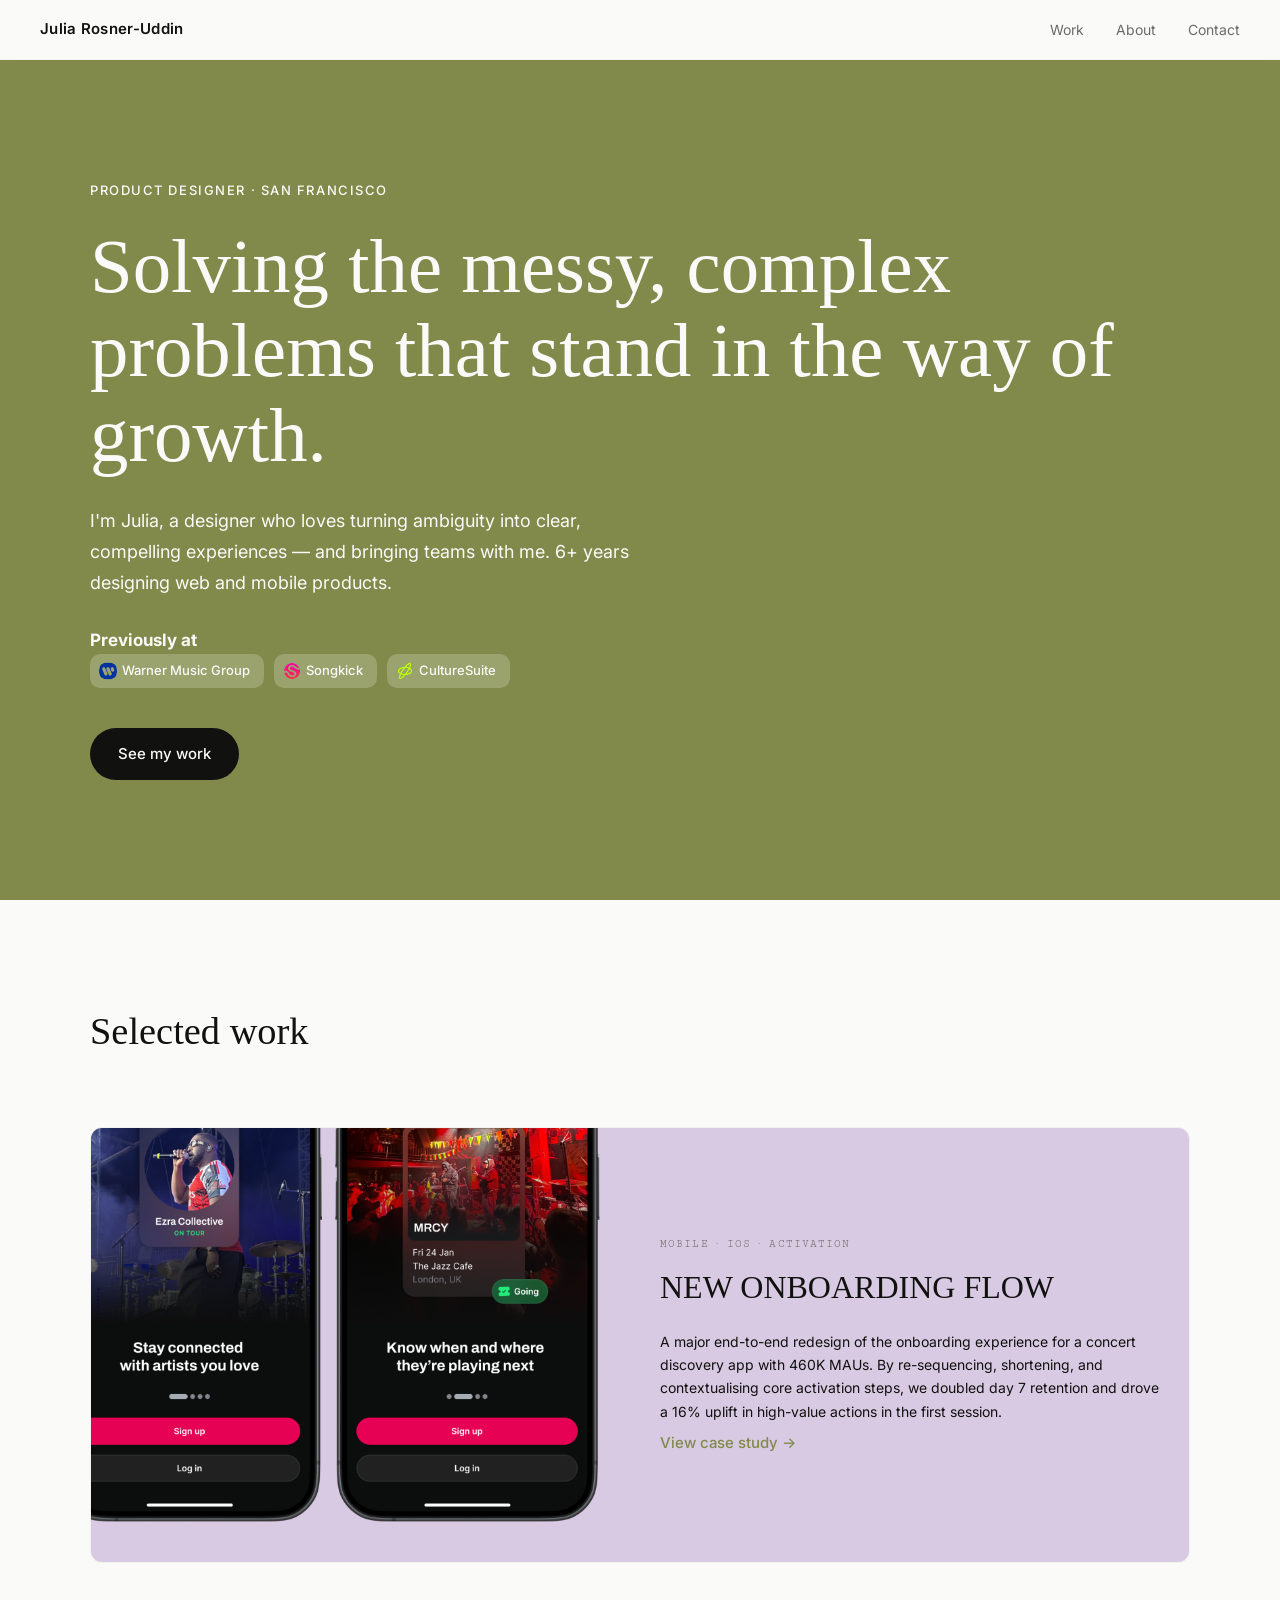
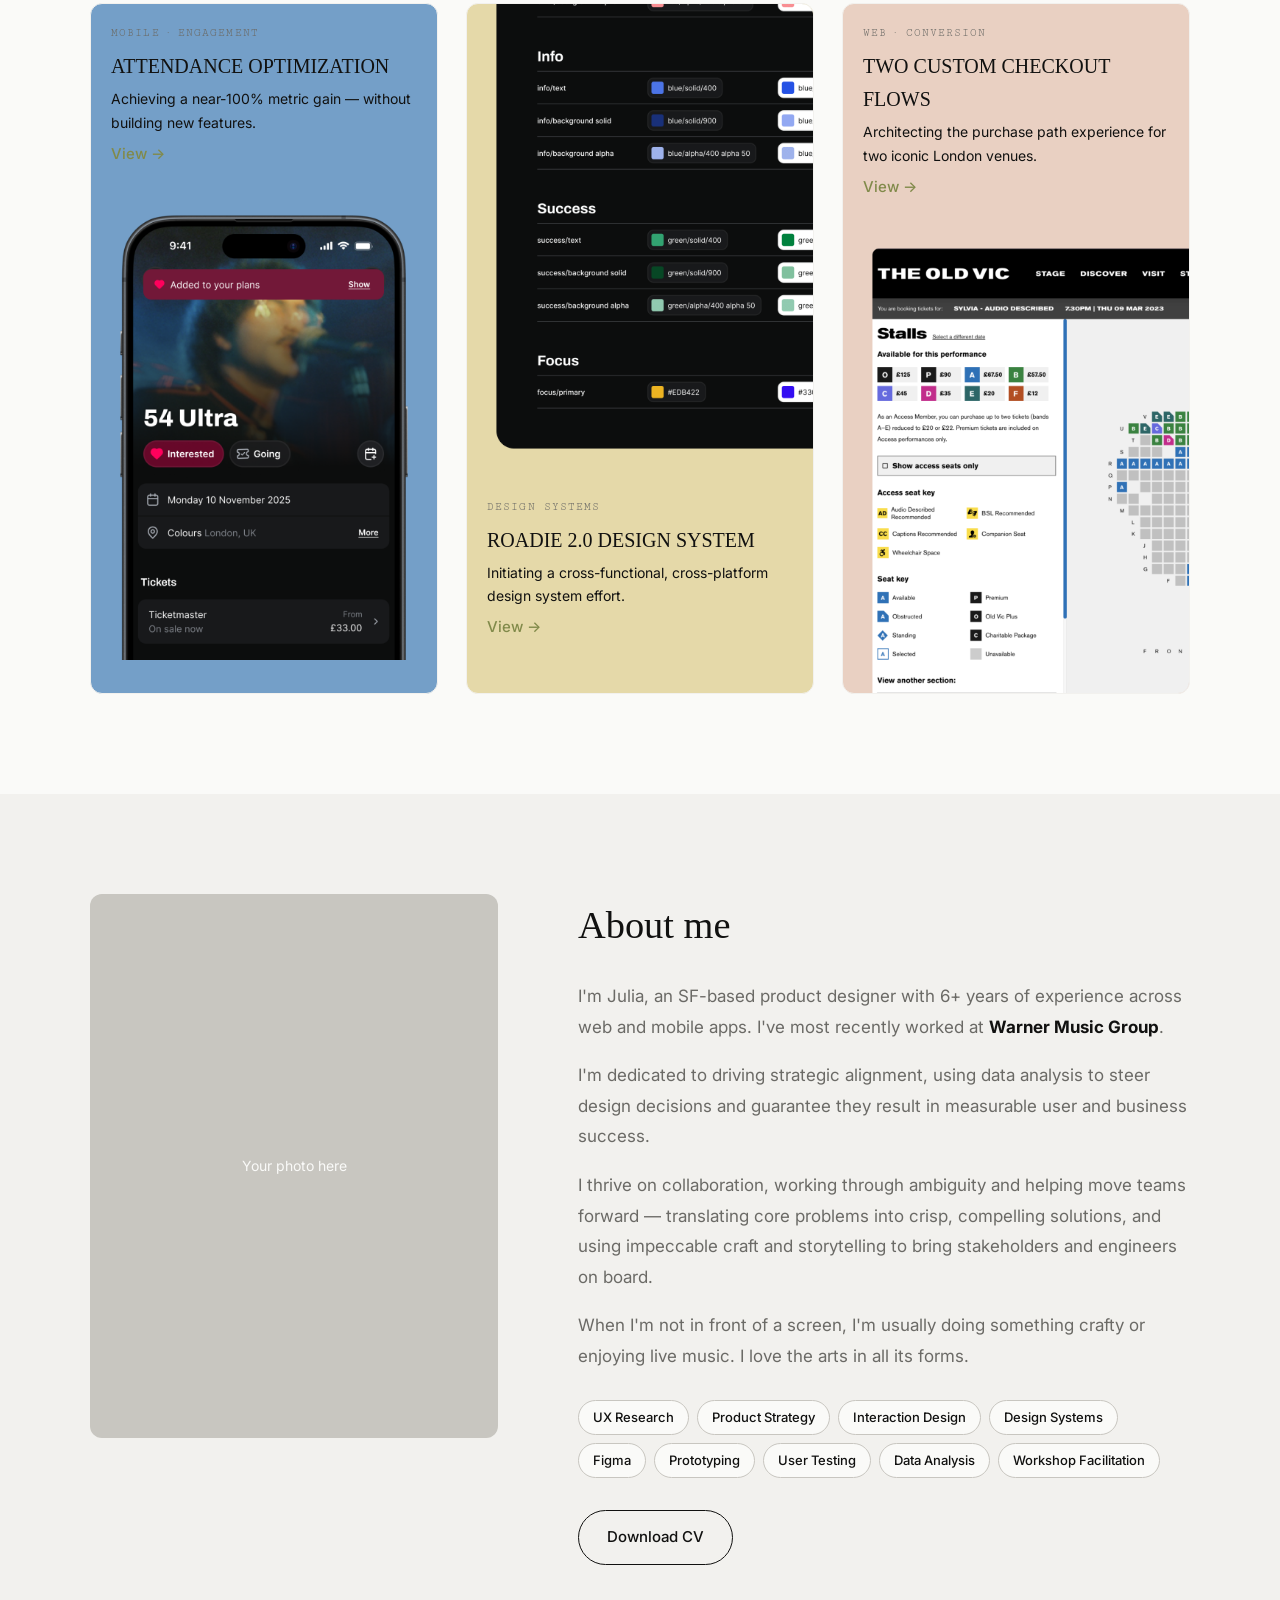
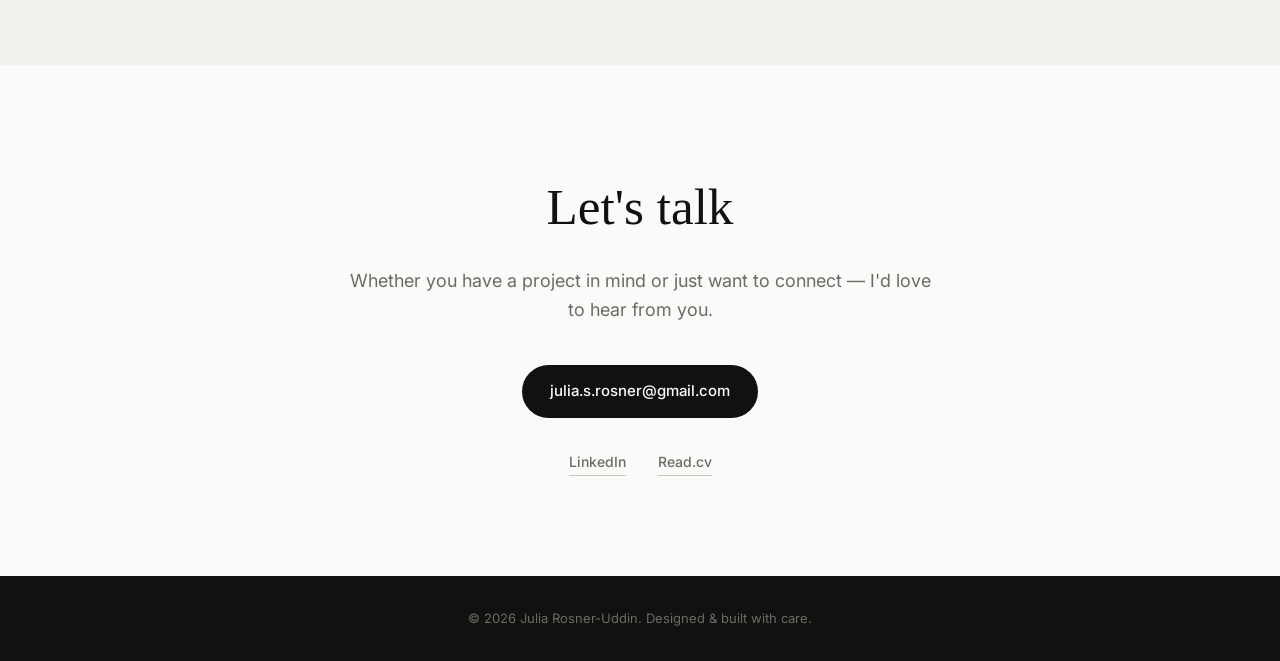
==== index.html @ 5b8a436a "work so far" ====
<!DOCTYPE html>
<html lang="en">
<head>
  <meta charset="UTF-8" />
  <meta name="viewport" content="width=device-width, initial-scale=1.0" />
  <title>Julia Rosner-Uddin — Product Designer</title>
  <link rel="stylesheet" href="style.css" />
  <link rel="stylesheet" href="case-study.css" />
  <link rel="preconnect" href="https://fonts.googleapis.com" />
  <link rel="preconnect" href="https://fonts.gstatic.com" crossorigin />
  <link href="https://fonts.googleapis.com/css2?family=Cutive+Mono&family=Inter:wght@300;400;500;600&family=Playfair+Display:ital,wght@0,400;0,600;1,400&display=swap" rel="stylesheet" />
</head>
<body>

  <!-- NAV -->
  <nav>
    <span class="nav-name">Julia Rosner-Uddin</span>
    <ul>
      <li><a href="#work">Work</a></li>
      <li><a href="#about">About</a></li>
      <li><a href="#contact">Contact</a></li>
    </ul>
  </nav>

  <!-- HERO -->
  <section class="hero">
    <div class="hero-inner">
      <p class="hero-label">Product Designer · San Francisco</p>
      <h1>Solving the messy, complex problems that stand in the way of growth. </h1>
      <p class="hero-sub">I'm Julia, a designer who loves turning ambiguity into clear, compelling experiences — and bringing teams with me. 6+ years designing web and mobile products.</p>
      <h4>Previously at</h4>
      <div class="hero-companies">
        <span class="company-tag">
          <img src="images/warnermusic.png" alt="Warner Music Group" onerror="this.style.display='none'" />
          Warner Music Group
        </span>
        <span class="company-tag">
          <img src="images/songkick.png" alt="Songkick" onerror="this.style.display='none'" />
          Songkick
        </span>
        <span class="company-tag">
          <img src="images/culturesuite.png" alt="CultureSuite" onerror="this.style.display='none'" />
          CultureSuite
        </span>
      </div>
      <a href="#work" class="btn">See my work</a>
    </div>
  </section>

  <!-- WORK -->
  <section id="work" class="section">
    <div class="container">
      <h2 class="section-title">Selected work</h2>

      <!-- Project 1 — New Onboarding Flow -->
      <div class="project project--large card cs-header--purple">
        <div class="project-image">
          <img src="images/card_onboarding.png" alt="New Onboarding Flow" onerror="this.style.display='none'" />
        </div>
        <div class="project-info">
          <span class="tag">Mobile · iOS · Activation</span>
          <h3>New Onboarding Flow</h3>
          <p>A major end-to-end redesign of the onboarding experience for a concert discovery app with 460K MAUs. By re-sequencing, shortening, and contextualising core activation steps, we doubled day 7 retention and drove a 16% uplift in high-value actions in the first session.</p>
          <a href="project1.html" class="link-arrow">View case study →</a>
        </div>
      </div>

      <!-- Project grid (smaller cards) -->
      <div class="project-grid">

        <div class="card cs-header--blue">
            <div class="project-info">
              <span class="tag">Mobile · Engagement</span>
              <h4>Attendance Optimization</h4>
              <p>Achieving a near-100% metric gain — without building new features.</p>
              <a href="project2.html" class="link-arrow">View →</a>
            </div>
            <div class="card-image">
              <img src="images/card_attendance.png" alt="Attendance Optimization" onerror="this.style.display='none'" />
            </div>
        </div>

        <div class="card cs-header--yellow">
          <div class="card-image">
            <img src="images/card_roadie.png" alt="Roadie 2.0 Design System" onerror="this.style.display='none'" />
          </div>
            <div class="project-info">
              <span class="tag">Design Systems</span>
              <h4>Roadie 2.0 Design System</h4>
              <p>Initiating a cross-functional, cross-platform design system effort.</p>
              <a href="project3.html" class="link-arrow">View →</a>
            </div>
        </div>

        <div class="card cs-header--orange">
            <div class="project-info">
              <span class="tag">Web · Conversion</span>
              <h4>Two Custom Checkout Flows</h4>
              <p>Architecting the purchase path experience for two iconic London venues.</p>
              <a href="project4.html" class="link-arrow">View →</a>
            </div>
            <div class="card-image">
              <img src="images/card_purchase-path.png" alt="Two Custom Checkout Flows" onerror="this.style.display='none'" />
          </div>
        </div>
      </div>
    </div>
  </section>

  <!-- ABOUT -->
  <section id="about" class="section section--alt">
    <div class="container about-grid">
      <div class="about-image">
        <img src="images/photo.jpg" alt="Julia Rosner-Uddin" onerror="this.style.display='none'" />
        <div class="about-placeholder"><span>Your photo here</span></div>
      </div>
      <div class="about-text">
        <h2>About me</h2>
        <p>I'm Julia, an SF-based product designer with 6+ years of experience across web and mobile apps. I've most recently worked at <strong>Warner Music Group</strong>.</p>
        <p>I'm dedicated to driving strategic alignment, using data analysis to steer design decisions and guarantee they result in measurable user and business success.</p>
        <p>I thrive on collaboration, working through ambiguity and helping move teams forward — translating core problems into crisp, compelling solutions, and using impeccable craft and storytelling to bring stakeholders and engineers on board.</p>
        <p>When I'm not in front of a screen, I'm usually doing something crafty or enjoying live music. I love the arts in all its forms.</p>
        <div class="skills">
          <span class="skill-tag">UX Research</span>
          <span class="skill-tag">Product Strategy</span>
          <span class="skill-tag">Interaction Design</span>
          <span class="skill-tag">Design Systems</span>
          <span class="skill-tag">Figma</span>
          <span class="skill-tag">Prototyping</span>
          <span class="skill-tag">User Testing</span>
          <span class="skill-tag">Data Analysis</span>
          <span class="skill-tag">Workshop Facilitation</span>
        </div>
        <a href="images/julia-rosner-cv.pdf" class="btn btn--outline" download>Download CV</a>
      </div>
    </div>
  </section>

  <!-- CONTACT -->
  <section id="contact" class="section">
    <div class="container contact-inner">
      <h2>Let's talk</h2>
      <p>Whether you have a project in mind or just want to connect — I'd love to hear from you.</p>
      <a href="mailto:julia.s.rosner@gmail.com" class="btn">julia.s.rosner@gmail.com</a>
      <div class="social-links">
        <a href="https://linkedin.com/in/juliarosner" target="_blank">LinkedIn</a>
        <a href="https://read.cv/juliarosner" target="_blank">Read.cv</a>
      </div>
    </div>
  </section>

  <!-- FOOTER -->
  <footer>
    <p>© 2026 Julia Rosner-Uddin. Designed & built with care.</p>
  </footer>

  <script src="script.js"></script>

</body>
</html>
---- style.css ----
/* ===========================
   RESET & BASE
=========================== */

*, *::before, *::after {
  box-sizing: border-box;
  margin: 0;
  padding: 0;
}

:root {
  --black: #111110;
  --white: #FAFAF8;
  --grey-light: #F2F1EE;
  --grey-mid: #C8C6C0;
  --grey-text: #6B6A66;
  --green: #818A4A;
  --purple: #D8CAE2;
  --blue: #749FC8;
  --yellow: #E5D9A9;
  --orange: #E9D0C2;
  --font-sans: 'Inter', system-ui, sans-serif;
  --font-serif: 'Rowan', Georgia, serif;
  --font-accent: 'Cutive Mono', monospace;
  --max-width: 1100px;
  --radius: 12px;
}

html {
  scroll-behavior: smooth;
}

body {
  font-family: var(--font-sans);
  background: var(--white);
  color: var(--black);
  font-size: 17px;
  line-height: 1.65;
  -webkit-font-smoothing: antialiased;
}

img {
  max-width: 100%;
  display: block;
}

a {
  color: inherit;
  text-decoration: none;
}

/* ===========================
   TYPOGRAPHY
=========================== */

/* Shared tag label style — overridden per context below */
.tag {
  font-family: var(--font-accent);
  font-weight: 500;
  letter-spacing: 0.1em;
  text-transform: uppercase;
  color: var(--grey-text);
}

/* ===========================
   NAVIGATION
=========================== */

nav {
  position: sticky;
  top: 0;
  z-index: 100;
  background: rgba(250, 250, 248, 0.85);
  backdrop-filter: blur(12px);
  -webkit-backdrop-filter: blur(12px);
  border-bottom: 1px solid var(--grey-light);
  display: flex;
  align-items: center;
  justify-content: space-between;
  padding: 0 40px;
  height: 60px;
}

.nav-name {
  font-weight: 600;
  font-size: 15px;
  letter-spacing: 0.02em;
}

nav ul {
  list-style: none;
  display: flex;
  gap: 32px;
}

nav ul a {
  font-size: 14px;
  color: var(--grey-text);
  transition: color 0.2s;
}

nav ul a:hover {
  color: var(--black);
}

/* ===========================
   HERO
=========================== */

.hero {
  min-height: calc(100vh - 60px);
  display: flex;
  align-items: center;
  padding: 80px 40px;
  background: var(--green);
  color: var(--white);
}

.hero-inner {
  max-width: var(--max-width);
  margin: 0 auto;
  width: 100%;
}

.hero-label {
  font-size: 13px;
  font-weight: 500;
  letter-spacing: 0.12em;
  text-transform: uppercase;
  margin-bottom: 24px;
}

.hero h1 {
  font-family: var(--font-serif);
  font-size: clamp(44px, 6vw, 80px);
  font-weight: 400;
  line-height: 1.1;
  margin-bottom: 28px;
}

.hero h1 em {
  font-family: var(--font-sans);
  font-style: normal;
}

.hero-sub {
  font-size: 18px;
  max-width: 50ch;
  margin-bottom: 28px;
  line-height: 1.7;
}

.hero-companies {
  display: flex;
  flex-wrap: wrap;
  gap: 10px;
  margin-bottom: 40px;
}

.company-tag {
  display: inline-flex;
  align-items: center;
  gap: 4px;
  background: rgba(255, 255, 255, 0.20);
  border-radius: 10px;
  padding: 6px 14px 6px 8px;
  font-size: 13px;
  font-weight: 500;
  color: var(--white);
}

.company-tag img {
  width: 20px;
  height: 20px;
  object-fit: contain;
  border-radius: 4px;
}

/* ===========================
   BUTTONS
=========================== */

.btn {
  display: inline-block;
  background: var(--black);
  color: var(--white);
  padding: 14px 28px;
  border-radius: 100px;
  font-size: 15px;
  font-weight: 500;
  transition: background 0.2s, transform 0.15s;
}

.btn:hover {
  background: var(--green);
  transform: translateY(-1px);
}

.btn--outline {
  background: transparent;
  color: var(--black);
  border: 1.5px solid var(--black);
}

.btn--outline:hover {
  background: var(--black);
  color: var(--white);
}

.link-arrow {
  font-size: 15px;
  font-weight: 500;
  color: var(--green);
  transition: gap 0.2s;
  display: inline-flex;
  align-items: center;
  gap: 4px;
}

.link-arrow:hover {
  gap: 8px;
}

/* ===========================
   SECTIONS
=========================== */

.section {
  padding: 100px 40px;
}

.section--alt {
  background: var(--grey-light);
}

.container {
  max-width: var(--max-width);
  margin: 0 auto;
}

.section-title {
  font-family: var(--font-serif);
  font-size: clamp(28px, 3vw, 40px);
  font-weight: 400;
  margin-bottom: 64px;
}

/* ===========================
   PROJECTS — LARGE
=========================== */

.project {
  display: grid;
  grid-template-columns: 1fr 1fr;
  align-items: center;
  margin-bottom: 40px;
}

.project-image {
  overflow: hidden;
  position: relative;
}

.project-image img {
  width: 100%;
  height: 100%;
  object-fit: cover;
  transition: transform 0.4s ease;
}

.project-image:hover img {
  transform: scale(1.03);
}

.project-info .tag {
  display: inline-block;
  font-size: 12px;
  margin-bottom: 16px;
}

.project-info h3 {
  font-family: var(--font-serif);
  text-transform: uppercase;
  font-size: clamp(22px, 2.5vw, 32px);
  font-weight: 400;
  margin-bottom: 16px;
}

.project-info p {
  margin-bottom: 8px;
}

/* ===========================
   PROJECT GRID (small cards)
=========================== */

.project-grid {
  display: grid;
  grid-template-columns: repeat(3, 1fr);
  gap: 28px;
}

.card {
  position: relative;
  border: 1px solid var(--grey-light);
  border-radius: var(--radius);
  overflow: hidden;
  transition: box-shadow 0.2s, transform 0.4s;
}

.card:hover {
  transform: translateY(-4px);
  box-shadow: 0 12px 40px rgba(0,0,0,0.08);
}

.project-info {
  padding: 20px;
  font-size: 14px;
}

/* Stretch the link to cover the entire card */
.card .link-arrow::after {
  content: '';
  position: absolute;
  inset: 0;
}

.card-image img {
  width: 100%;
  height: 100%;
  object-fit: cover;
  transition: transform 0.4s;
}

.card:hover .card-image img {
  transform: scale(1.05);
}

.card .tag {
  display: block;
  font-size: 11px;
  margin-bottom: 8px;
}

.card h4 {
  font-family: var(--font-serif);
  text-transform: uppercase;
  font-size: 20px;
  font-weight: 500;
  margin-bottom: 4px;
}

/* ===========================
   ABOUT
=========================== */

.about-grid {
  display: grid;
  grid-template-columns: 1fr 1.5fr;
  gap: 80px;
  align-items: start;
}

.about-image {
  border-radius: var(--radius);
  overflow: hidden;
  aspect-ratio: 3/4;
  background: var(--grey-mid);
  position: relative;
}

.about-image img {
  width: 100%;
  height: 100%;
  object-fit: cover;
}

.about-placeholder {
  position: absolute;
  inset: 0;
  display: flex;
  align-items: center;
  justify-content: center;
  color: var(--white);
  font-size: 14px;
}

.about-text h2 {
  font-family: var(--font-serif);
  font-size: clamp(28px, 3vw, 40px);
  font-weight: 400;
  margin-bottom: 24px;
}

.about-text p {
  color: var(--grey-text);
  margin-bottom: 18px;
  line-height: 1.8;
}

.about-text p strong {
  color: var(--black);
}

.skills {
  display: flex;
  flex-wrap: wrap;
  gap: 8px;
  margin: 28px 0 32px;
}

.skill-tag {
  font-size: 13px;
  font-weight: 500;
  background: var(--white);
  border: 1px solid var(--grey-mid);
  border-radius: 100px;
  padding: 6px 14px;
  color: var(--black);
}

/* ===========================
   CONTACT
=========================== */

.contact-inner {
  text-align: center;
  max-width: 600px;
}

.contact-inner h2 {
  font-family: var(--font-serif);
  font-size: clamp(36px, 4vw, 56px);
  font-weight: 400;
  margin-bottom: 16px;
}

.contact-inner p {
  color: var(--grey-text);
  margin-bottom: 40px;
  font-size: 18px;
}

.social-links {
  display: flex;
  gap: 32px;
  justify-content: center;
  margin-top: 32px;
}

.social-links a {
  font-size: 14px;
  font-weight: 500;
  color: var(--grey-text);
  transition: color 0.2s;
  border-bottom: 1px solid var(--grey-mid);
  padding-bottom: 2px;
}

.social-links a:hover {
  color: var(--black);
  border-color: var(--black);
}

/* ===========================
   FOOTER
=========================== */

footer {
  background: var(--black);
  color: var(--grey-text);
  text-align: center;
  padding: 32px 40px;
  font-size: 13px;
}

/* ===========================
   RESPONSIVE
=========================== */

@media (max-width: 900px) {
  .project {
    grid-template-columns: 1fr;
    gap: 32px;
    margin-bottom: 64px;
  }

  .project-grid {
    grid-template-columns: 1fr 1fr;
  }

  .about-grid {
    grid-template-columns: 1fr;
    gap: 40px;
  }

  .about-image {
    aspect-ratio: 4/3;
    max-width: 400px;
  }
}

@media (max-width: 600px) {
  nav {
    padding: 0 20px;
  }

  nav ul {
    gap: 20px;
  }

  .hero,
  .section {
    padding: 60px 20px;
  }

  .project-grid {
    grid-template-columns: 1fr;
  }
}
---- case-study.css ----
/* ===========================
   LAYOUT
=========================== */

.cs-container {
  max-width: 1000px;
  margin: 0 auto;
  padding: 0 100px;
}

.cs-header {
  padding: 80px 0 60px;
  border-bottom: 1px solid var(--grey-light);
  color: var(--black);
}

.cs-body {
  padding: 80px 0 120px;
}

.cs-content {
  display: flex;
  flex-direction: column;
}

.cs-section {
  margin-bottom: 72px;
  padding: 0 60px;
}

.iframe-section {
  display: flex;
  justify-content: center;
  align-items: center;  
}

/* ===========================
   TYPOGRAPHY
=========================== */

.cs-header .tag {
  font-size: 14px;
  font-weight: 600;
  color: var(--black);
}

.cs-header h1 {
  font-family: var(--font-serif);
  font-size: clamp(36px, 5vw, 60px);
  font-weight: 400;
  line-height: 1.1;
  margin-bottom: 16px;
  text-transform: uppercase;
}

.cs-subtitle {
  font-size: 18px;
  line-height: 1.5;
  max-width: 55ch;
  margin-bottom: 48px;
}

.cs-meta-label {
  font-size: 18px;
  font-weight: 500;
  text-transform: uppercase;
  font-family: var(--font-serif);
}
.cs-section h2 {
  font-family: var(--font-serif);
  text-transform: uppercase;
  font-size: clamp(22px, 2.5vw, 30px);
  font-weight: 500;
  margin-bottom: 20px;
}

.cs-section p {
  color: var(--grey-text);
  line-height: 1.6;
  margin-bottom: 16px;
  max-width: 65ch;
}

.cs-section p:last-child {
  margin-bottom: 0;
}

.cs-list {
  color: var(--grey-text);
  line-height: 1.8;
  margin: 12px 0 16px 20px;
  display: flex;
  flex-direction: column;
  gap: 6px;
  max-width: 65ch;
}

.cs-quote {
  border-left: 3px solid var(--green);
  padding: 16px 24px;
  margin: 32px 0;
  font-style: italic;
  font-size: 18px;
  color: var(--black);
  background: var(--grey-light);
  border-radius: 0 var(--radius) var(--radius) 0;
}

.cs-stat-number {
  font-family: var(--font-serif);
  font-size: 40px;
  font-weight: 400;
  color: var(--green);
  line-height: 1;
}

.cs-stat-label {
  font-size: 13px;
  color: var(--grey-text);
  max-width: 16ch;
  line-height: 1.4;
}

.cs-three-col-item h3 {
  font-family: var(--font-serif);
  font-size: 22px;
  font-weight: 400;
  margin-bottom: 14px;
}

.cs-three-col-item p {
  font-size: 15px;
  color: var(--grey-text);
  line-height: 1.75;
}

.cs-ba-label {
  font-family: var(--font-accent);
  font-size: 11px;
  letter-spacing: 0.15em;
  color: var(--grey-text);
  display: block;
  margin-bottom: 20px;
}

.cs-caption {
  padding: 12px 20px;
  font-size: 13px;
  color: var(--grey-text);
  background: var(--grey-light);
}

/* ===========================
   HEADER META
=========================== */

.cs-back {
  display: block;
  font-size: 14px;
  margin-bottom: 32px;
  transition: color 0.2s;
}

.cs-back:hover {
  color: var(--black);
}

.cs-meta {
  display: flex;
  gap: 48px;
  flex-wrap: wrap;
}

.cs-meta-item {
  display: flex;
  flex-direction: column;
  gap: 4px;
}

.cs-meta-item span:last-child {
  font-size: 15px;
  font-weight: 400;
}

/* ===========================
   PROJECT COLOR THEMES
=========================== */

.cs-header--purple { background: var(--purple); }
.cs-header--yellow { background: var(--yellow); }
.cs-header--orange { background: var(--orange); }
.cs-header--blue   { background: var(--blue); }

/* ===========================
   HERO LAYOUT
=========================== */

.cs-hero-layout {
  display: grid;
  grid-template-columns: 1fr 1fr;
}

.cs-hero-layout .cs-header {
  order: 1;
  border-bottom: none;
}

.cs-hero-layout .cs-hero-image {
  order: 0;
  aspect-ratio: auto;
}

/* ===========================
   HERO IMAGE
=========================== */

.cs-hero-image {
  position: relative;
  background: var(--grey-light);
  aspect-ratio: 16/7;
  overflow: hidden;
}

.cs-hero-image img {
  width: 100%;
  height: 100%;
  object-fit: cover;
}

.cs-hero-placeholder {
  position: absolute;
  inset: 0;
  display: flex;
  align-items: center;
  justify-content: center;
  color: var(--grey-mid);
  font-size: 14px;
}

header .cs-container {
  padding: 40px;
}

/* ===========================
   IMAGES
=========================== */

.cs-image-full {
  margin-bottom: 72px;
  border-radius: var(--radius);
  overflow: hidden;
  background: var(--grey-light);
  position: relative;
}

.cs-image-full img {
  width: 120%;
  display: block;
}

.cs-image-placeholder {
  position: absolute;
  inset: 0;
  display: flex;
  align-items: center;
  justify-content: center;
  color: var(--grey-mid);
  font-size: 14px;
  min-height: 320px;
}

.cs-image-grid {
  display: grid;
  grid-template-columns: 1fr 1fr;
  gap: 20px;
  margin-bottom: 72px;
}

.cs-image-item {
  border-radius: var(--radius);
  overflow: hidden;
  background: var(--grey-light);
  position: relative;
}

.cs-image-item img {
  width: 100%;
  display: block;
  aspect-ratio: 4/3;
  object-fit: cover;
}

.cs-image-item .cs-image-placeholder {
  min-height: 200px;
}

/* ===========================
   KPI TABLE
=========================== */

.cs-table-wrap {
  margin-bottom: 72px;
  border: 1px solid var(--grey-mid);
  overflow: hidden;
}

.cs-table {
  width: 100%;
  border-collapse: collapse;
  font-size: 15px;
}

.cs-table thead th {
  text-align: left;
  padding: 14px 20px;
  font-size: 12px;
  font-family: var(--font-accent);
  letter-spacing: 0.1em;
  text-transform: uppercase;
  color: var(--grey-text);
  background: var(--grey-light);
  border-bottom: 1px solid var(--grey-mid);
}

.cs-table tbody td {
  padding: 16px 20px;
  border-bottom: 1px solid var(--grey-mid);
  color: var(--black);
  vertical-align: middle;
}

.cs-table tbody tr:last-child td {
  border-bottom: none;
}

.cs-table tbody td:first-child {
  color: var(--black);
}

.cs-badge {
  display: inline-block;
  font-size: 13px;
  font-weight: 600;
  padding: 2px 6px;
  border-radius: 8px;
  margin-left: 6px;
  vertical-align: middle;
}

.cs-badge--up {
  background: #C3FF37;
  color: var(--black);
}

.cs-badge--down {
  background: #C3FF37;
  color: var(--black);
}

/* ===========================
   STATS
=========================== */

.cs-stats {
  display: flex;
  gap: 48px;
  flex-wrap: wrap;
  margin-top: 40px;
  padding: 40px;
  background: var(--grey-light);
  border-radius: var(--radius);
}

.cs-stat {
  display: flex;
  flex-direction: column;
  gap: 6px;
}

/* ===========================
   PROJECT NAV
=========================== */

.cs-nav-projects {
  display: flex;
  justify-content: space-between;
  align-items: center;
  padding-top: 64px;
  border-top: 1px solid var(--grey-light);
  margin-top: 40px;
}

/* ===========================
   BEFORE / AFTER COMPARISON
=========================== */

.cs-before-after {
  display: grid;
  grid-template-columns: 1fr 1fr;
  margin-bottom: 72px;
  border: 1px solid var(--grey-mid);
  border-radius: var(--radius);
  overflow: hidden;
}

.cs-before { background: var(--grey-light); padding: 28px; }
.cs-after  { background: var(--white); padding: 28px; border-left: 1px solid var(--grey-mid); }

.cs-ba-item {
  font-size: 14px;
  color: var(--grey-text);
  line-height: 1.6;
  padding: 12px 0;
  border-bottom: 1px solid var(--grey-mid);
}

.cs-ba-item:last-child { border-bottom: none; }

.cs-ba-item strong {
  display: block;
  color: var(--black);
  font-size: 13px;
  margin-bottom: 4px;
}

/* ===========================
   THREE COLUMN LAYOUT
=========================== */

.cs-three-col {
  display: grid;
  grid-template-columns: repeat(3, 1fr);
  gap: 1px;
  background: var(--grey-mid);
  border: 1px solid var(--grey-mid);
  border-radius: var(--radius);
  overflow: hidden;
  margin-bottom: 72px;
}

.cs-three-col-item {
  background: var(--white);
  padding: 32px 28px;
}

/* ===========================
   CALLOUT
=========================== */

.cs-callout {
  background: var(--grey-light);
  border-left: 3px solid var(--green);
  border-radius: 0 var(--radius) var(--radius) 0;
  padding: 24px 28px;
  margin: 32px 0;
}

.cs-callout p {
  color: var(--black);
  font-size: 16px;
  line-height: 1.7;
  margin-bottom: 0;
}

/* ===========================
   RESPONSIVE
=========================== */

@media (max-width: 760px) {
  .cs-hero-layout {
    grid-template-columns: 1fr;
  }

  .cs-hero-layout .cs-header {
    order: 0;
    border-bottom: 1px solid var(--grey-light);
  }

  .cs-hero-layout .cs-hero-image {
    order: 1;
    aspect-ratio: 16/7;
  }

  .cs-section {
    padding: 0;
  }

  .cs-container {
    padding: 0 20px;
  }

  .cs-header {
    padding: 48px 0 40px;
  }

  .cs-meta {
    gap: 28px;
  }

  .cs-image-grid {
    grid-template-columns: 1fr;
  }

  .cs-stats {
    gap: 32px;
    padding: 28px;
  }

  .cs-before-after {
    grid-template-columns: 1fr;
  }

  .cs-after {
    border-left: none;
    border-top: 1px solid var(--grey-mid);
  }

  .cs-three-col {
    grid-template-columns: 1fr;
  }
}
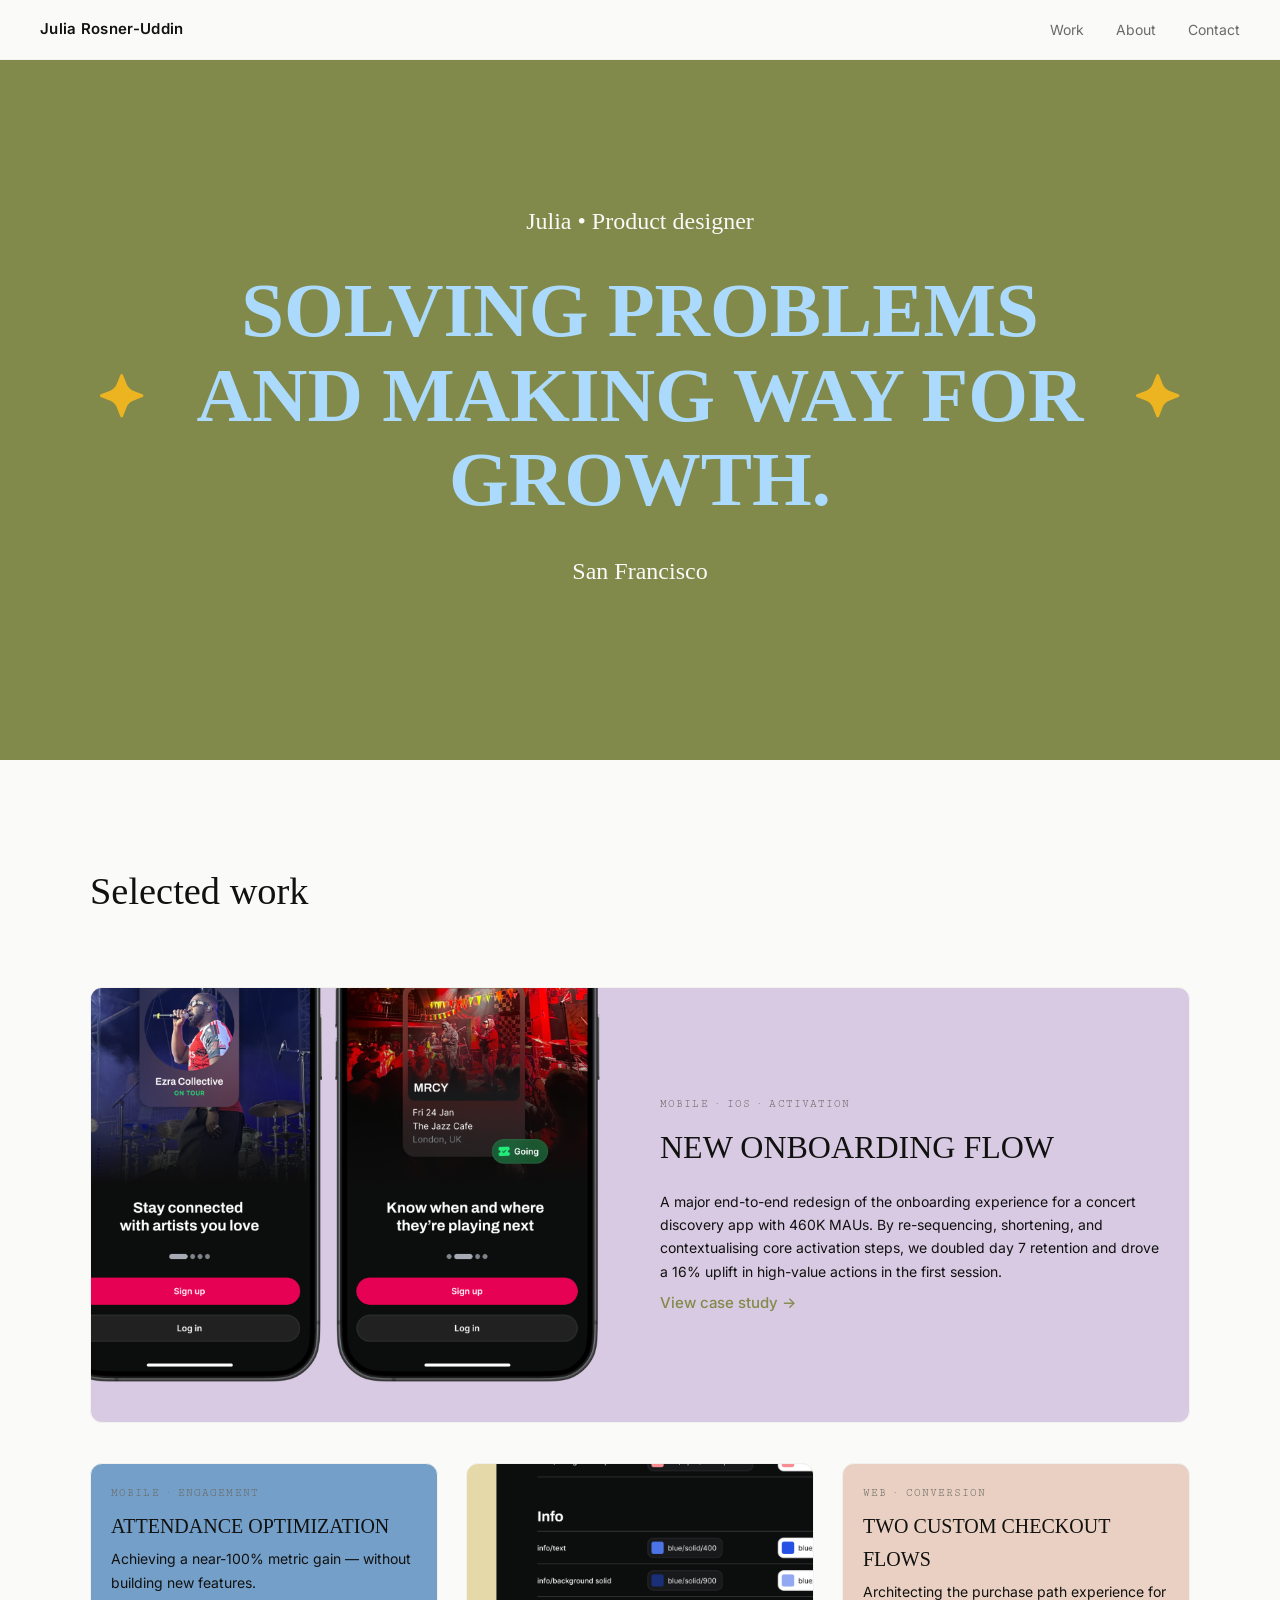
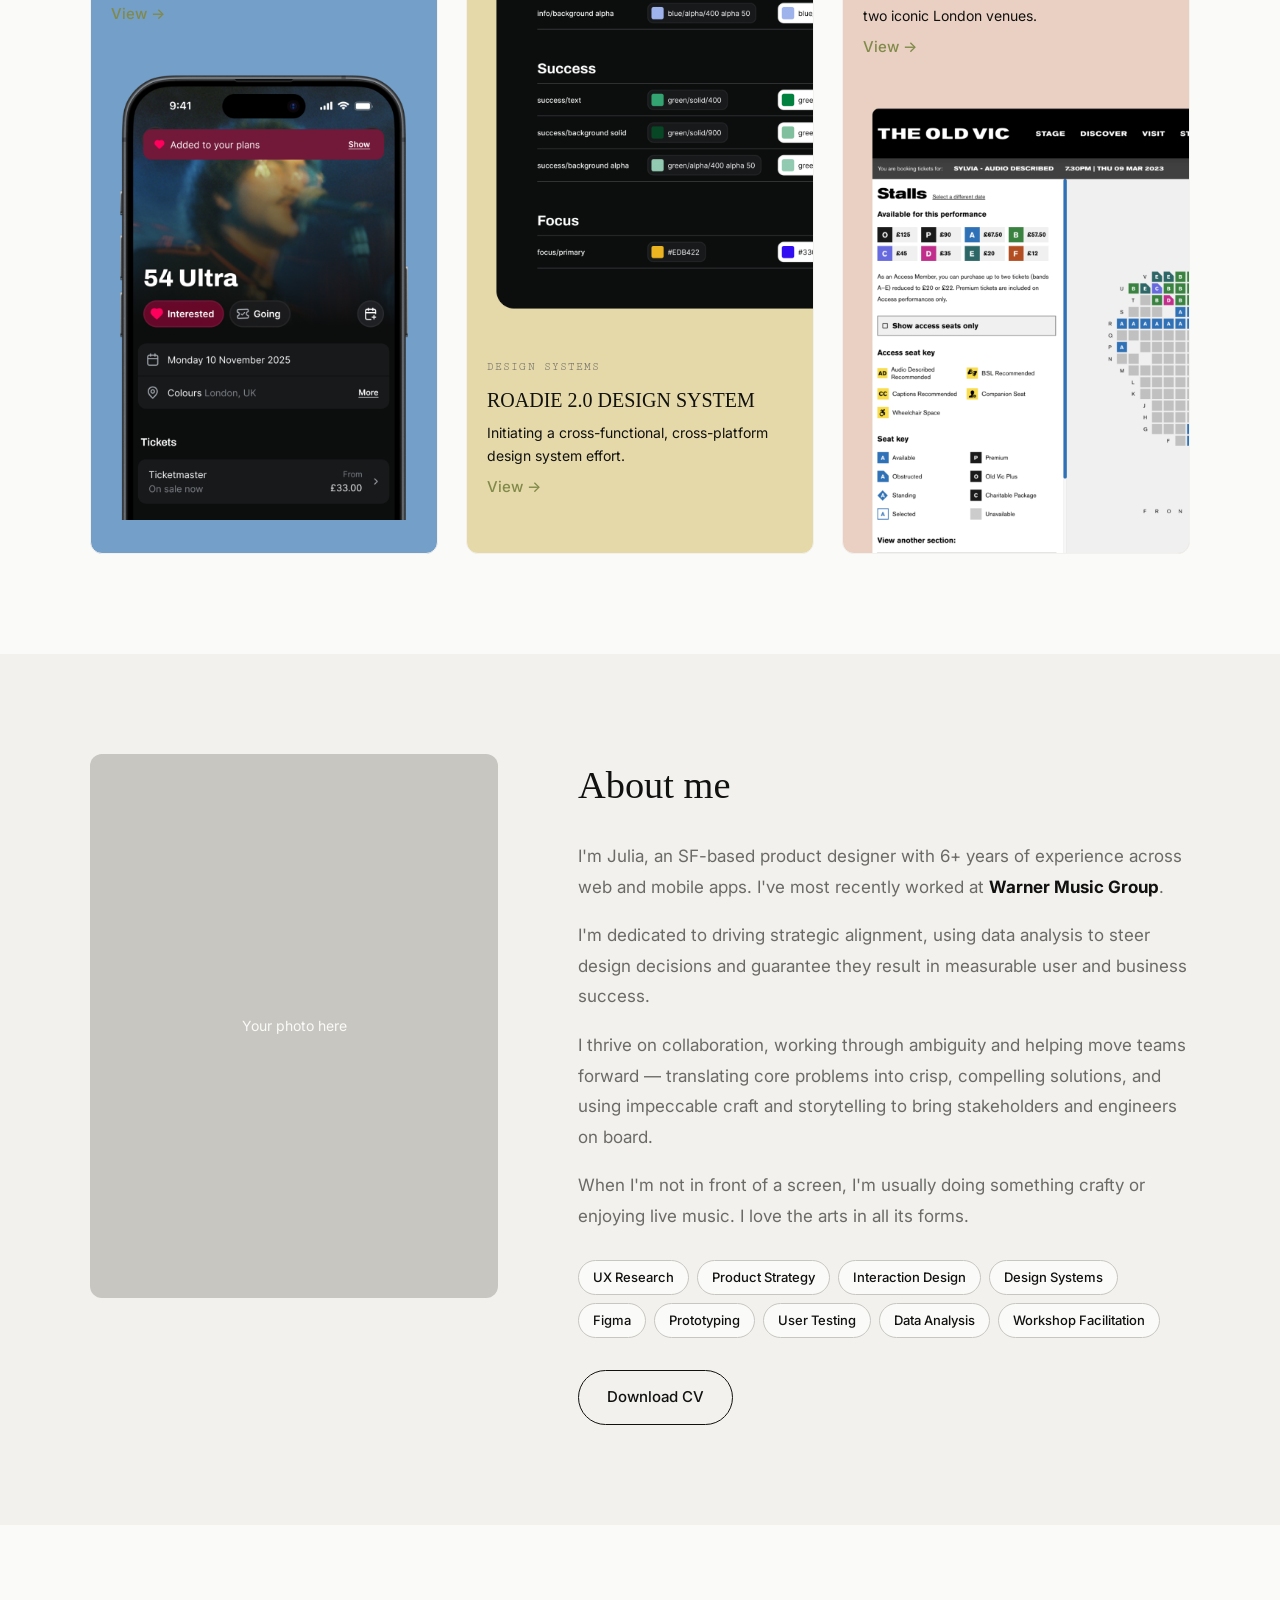
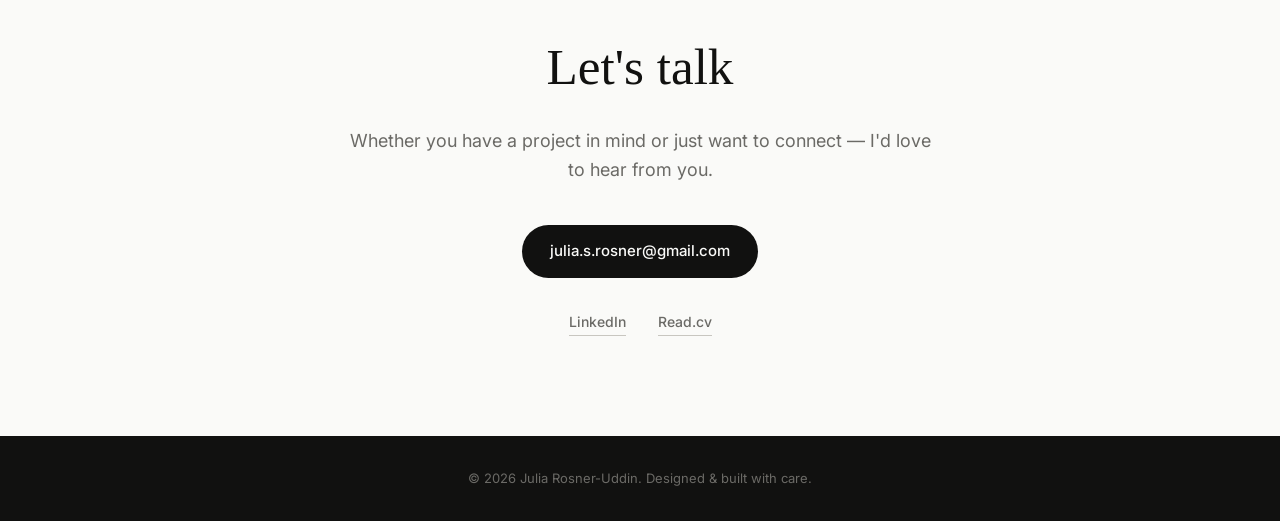
==== commit 96e53ae7: "reworked hero" ====
--- a/index.html
+++ b/index.html
@@ -25,26 +25,14 @@
   <!-- HERO -->
   <section class="hero">
     <div class="hero-inner">
-      <p class="hero-label">Product Designer · San Francisco</p>
-      <h1>Solving the messy, complex problems that stand in the way of growth. </h1>
-      <p class="hero-sub">I'm Julia, a designer who loves turning ambiguity into clear, compelling experiences — and bringing teams with me. 6+ years designing web and mobile products.</p>
-      <h4>Previously at</h4>
-      <div class="hero-companies">
-        <span class="company-tag">
-          <img src="images/warnermusic.png" alt="Warner Music Group" onerror="this.style.display='none'" />
-          Warner Music Group
-        </span>
-        <span class="company-tag">
-          <img src="images/songkick.png" alt="Songkick" onerror="this.style.display='none'" />
-          Songkick
-        </span>
-        <span class="company-tag">
-          <img src="images/culturesuite.png" alt="CultureSuite" onerror="this.style.display='none'" />
-          CultureSuite
-        </span>
+      <p class="hero-sub">Julia • Product designer</p>
+      <div class="hero-h1-wrap">
+        <svg class="hero-star" width="62" height="62" viewBox="0 0 62 62" fill="none" xmlns="http://www.w3.org/2000/svg" aria-hidden="true"><path d="M28.6863 1.26625C29.3522 -0.422037 31.7416 -0.422032 32.4074 1.26626L37.614 14.4677C39.2403 18.5913 42.5044 21.8554 46.628 23.4817L59.8294 28.6883C61.5177 29.3542 61.5177 31.7435 59.8294 32.4094L46.628 37.6159C42.5044 39.2423 39.2403 42.5064 37.614 46.6299L32.4074 59.8314C31.7416 61.5197 29.3522 61.5197 28.6863 59.8314L23.4798 46.6299C21.8535 42.5064 18.5894 39.2423 14.4658 37.6159L1.2643 32.4094C-0.42399 31.7435 -0.423984 29.3542 1.26431 28.6883L14.4658 23.4817C18.5894 21.8554 21.8535 18.5913 23.4798 14.4677L28.6863 1.26625Z" fill="#EDB422"/></svg>
+        <h1>Solving problems<br> and making way for growth.</h1>
+        <svg class="hero-star" width="62" height="62" viewBox="0 0 62 62" fill="none" xmlns="http://www.w3.org/2000/svg" aria-hidden="true"><path d="M28.6863 1.26625C29.3522 -0.422037 31.7416 -0.422032 32.4074 1.26626L37.614 14.4677C39.2403 18.5913 42.5044 21.8554 46.628 23.4817L59.8294 28.6883C61.5177 29.3542 61.5177 31.7435 59.8294 32.4094L46.628 37.6159C42.5044 39.2423 39.2403 42.5064 37.614 46.6299L32.4074 59.8314C31.7416 61.5197 29.3522 61.5197 28.6863 59.8314L23.4798 46.6299C21.8535 42.5064 18.5894 39.2423 14.4658 37.6159L1.2643 32.4094C-0.42399 31.7435 -0.423984 29.3542 1.26431 28.6883L14.4658 23.4817C18.5894 21.8554 21.8535 18.5913 23.4798 14.4677L28.6863 1.26625Z" fill="#EDB422"/></svg>
       </div>
-      <a href="#work" class="btn">See my work</a>
-    </div>
+      <p class="hero-sub">San Francisco</p>
+     
   </section>
 
   <!-- WORK -->
--- a/style.css
+++ b/style.css
@@ -70,21 +70,33 @@
   position: sticky;
   top: 0;
   z-index: 100;
-  background: rgba(250, 250, 248, 0.85);
-  backdrop-filter: blur(12px);
-  -webkit-backdrop-filter: blur(12px);
-  border-bottom: 1px solid var(--grey-light);
+  background: var(--green);
+  border-bottom: 1px solid rgba(255, 255, 255, 0.12);
   display: flex;
   align-items: center;
   justify-content: space-between;
   padding: 0 40px;
   height: 60px;
+  transition: background 0.3s, border-color 0.3s;
+}
+
+nav.nav--scrolled {
+  background: rgba(250, 250, 248, 0.92);
+  backdrop-filter: blur(12px);
+  -webkit-backdrop-filter: blur(12px);
+  border-bottom-color: var(--grey-light);
 }
 
 .nav-name {
   font-weight: 600;
   font-size: 15px;
   letter-spacing: 0.02em;
+  color: var(--white);
+  transition: color 0.3s;
+}
+
+nav.nav--scrolled .nav-name {
+  color: var(--black);
 }
 
 nav ul {
@@ -95,11 +107,19 @@
 
 nav ul a {
   font-size: 14px;
+  color: rgba(255, 255, 255, 0.7);
+  transition: color 0.3s;
+}
+
+nav ul a:hover {
+  color: var(--white);
+}
+
+nav.nav--scrolled ul a {
   color: var(--grey-text);
-  transition: color 0.2s;
-}
-
-nav ul a:hover {
+}
+
+nav.nav--scrolled ul a:hover {
   color: var(--black);
 }
 
@@ -108,7 +128,7 @@
 =========================== */
 
 .hero {
-  min-height: calc(100vh - 60px);
+  min-height: calc(100vh - 200px);
   display: flex;
   align-items: center;
   padding: 80px 40px;
@@ -117,9 +137,8 @@
 }
 
 .hero-inner {
-  max-width: var(--max-width);
   margin: 0 auto;
-  width: 100%;
+  width: 90%;
 }
 
 .hero-label {
@@ -130,24 +149,36 @@
   margin-bottom: 24px;
 }
 
+.hero-h1-wrap {
+  display: flex;
+  align-items: center;
+  justify-content: center;
+  gap: 48px;
+  margin-bottom: 28px;
+}
+
+.hero-star {
+  flex-shrink: 0;
+  width: 44px;
+  height: 44px;
+}
+
 .hero h1 {
   font-family: var(--font-serif);
-  font-size: clamp(44px, 6vw, 80px);
-  font-weight: 400;
+  text-transform: uppercase;
+  font-size: clamp(48px, 6vw, 80px);
+  font-weight: 600;
   line-height: 1.1;
-  margin-bottom: 28px;
-}
-
-.hero h1 em {
-  font-family: var(--font-sans);
-  font-style: normal;
+  color: #ABDAFC;
+  text-align: center;
 }
 
 .hero-sub {
-  font-size: 18px;
-  max-width: 50ch;
+  font-family: var(--font-serif);
+  font-size: 24px;
   margin-bottom: 28px;
   line-height: 1.7;
+  text-align: center;
 }
 
 .hero-companies {
@@ -514,6 +545,23 @@
     padding: 60px 20px;
   }
 
+  .hero h1 {
+    font-size: clamp(36px, 10vw, 52px);
+  }
+
+  .hero-sub {
+    font-size: 18px;
+  }
+
+  .hero-h1-wrap {
+    gap: 16px;
+  }
+
+  .hero-star {
+    width: 28px;
+    height: 28px;
+  }
+
   .project-grid {
     grid-template-columns: 1fr;
   }
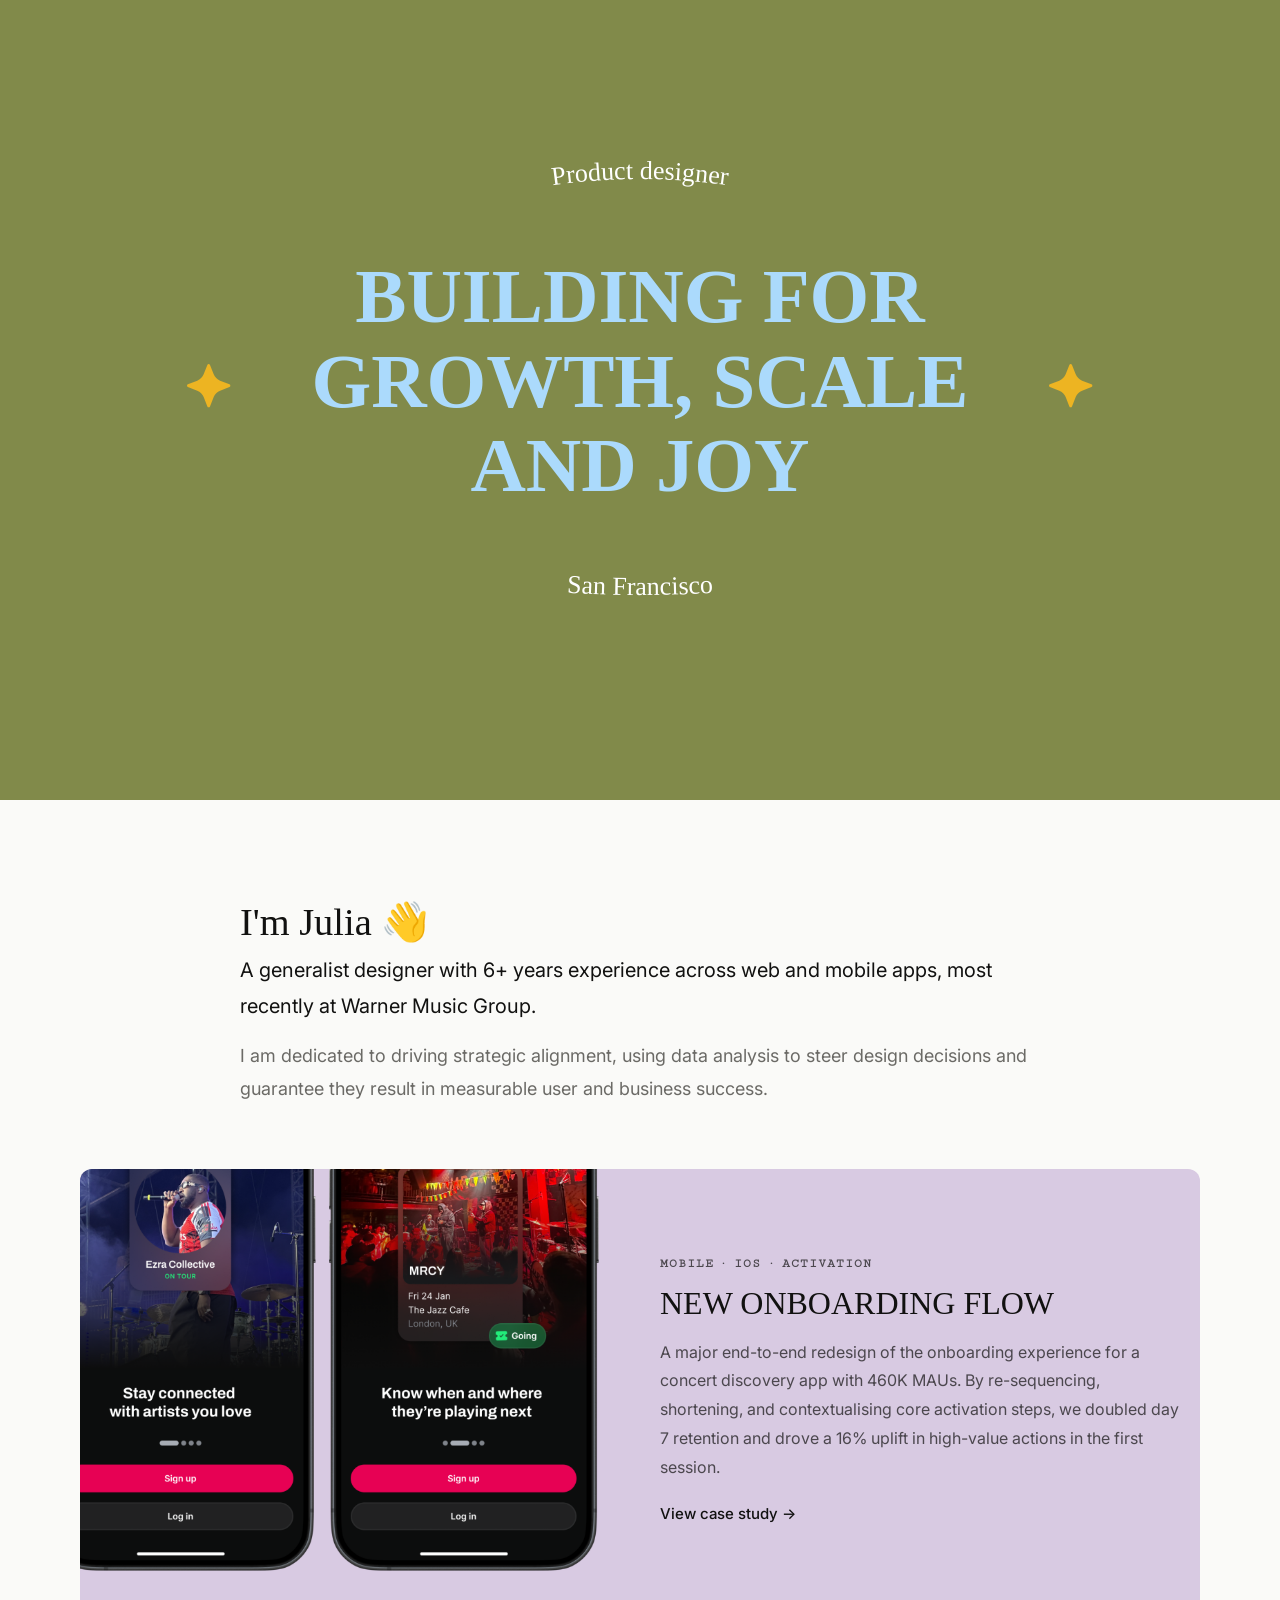
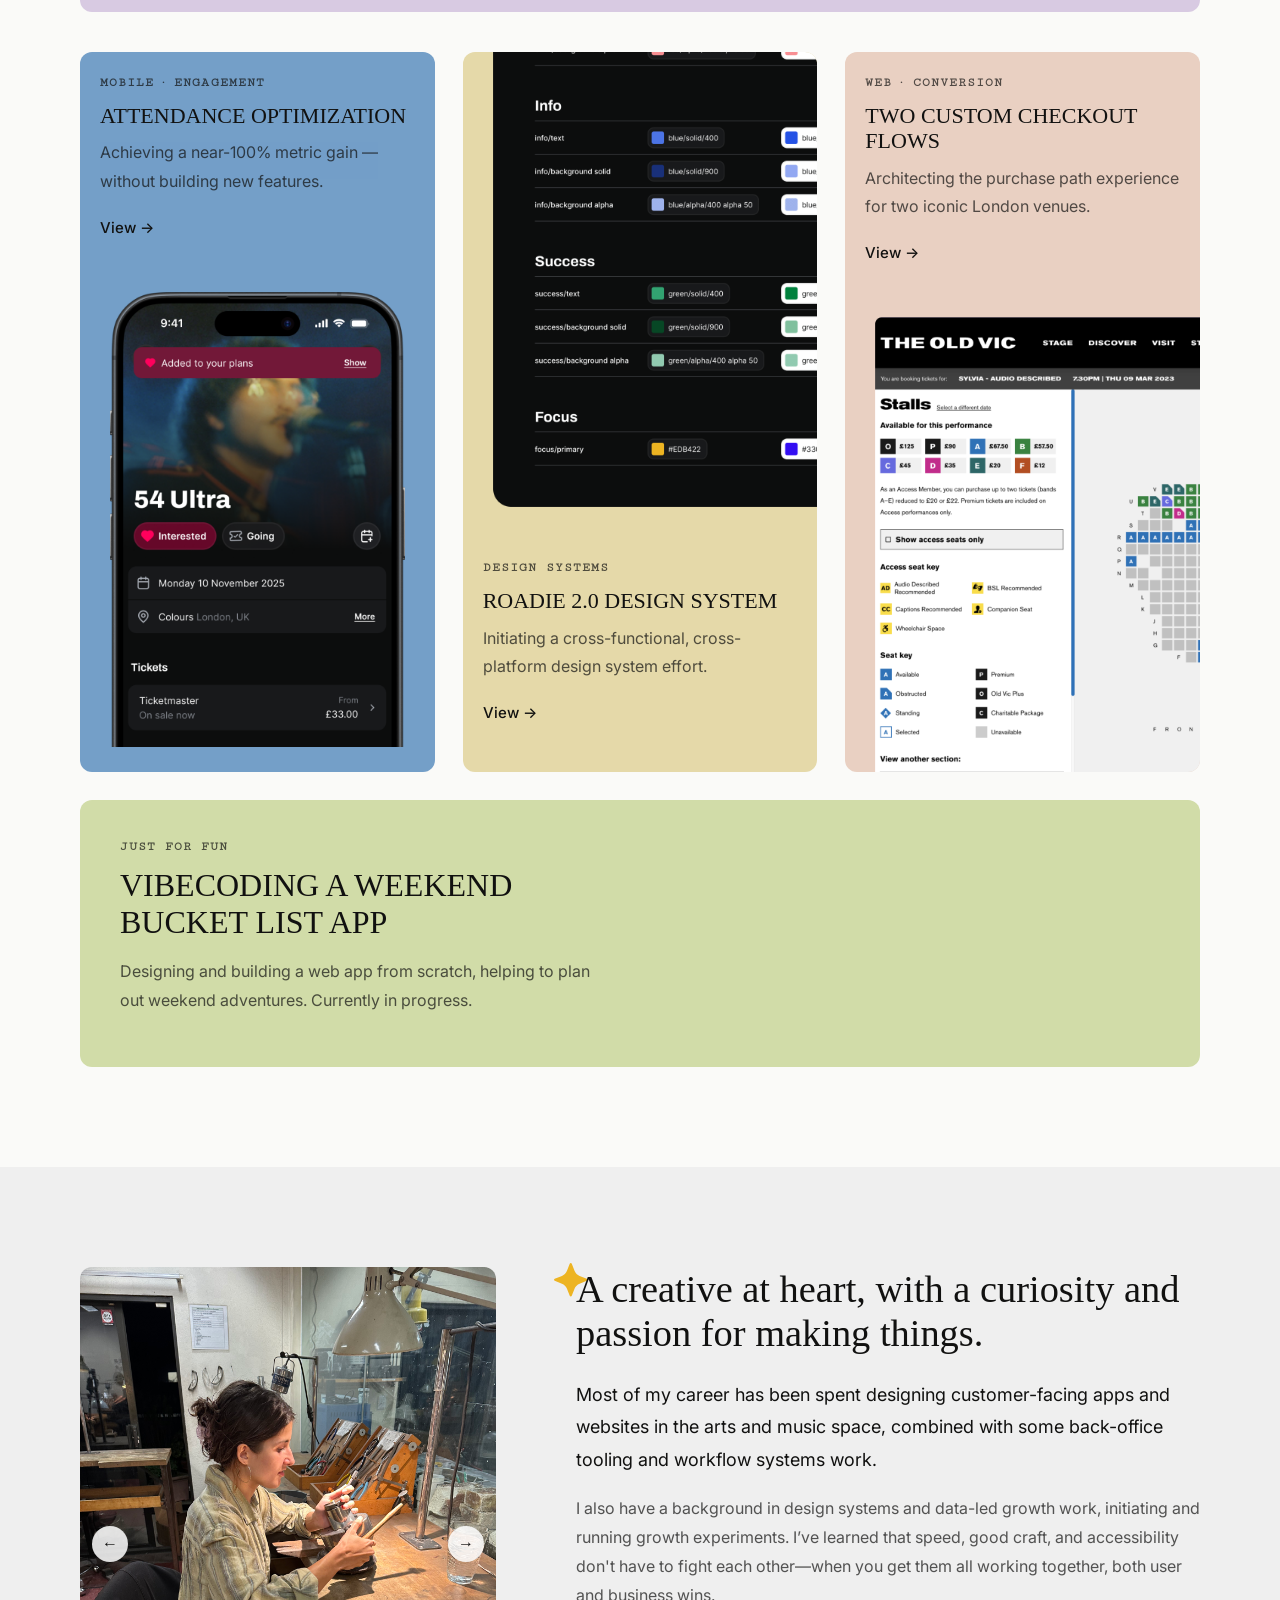
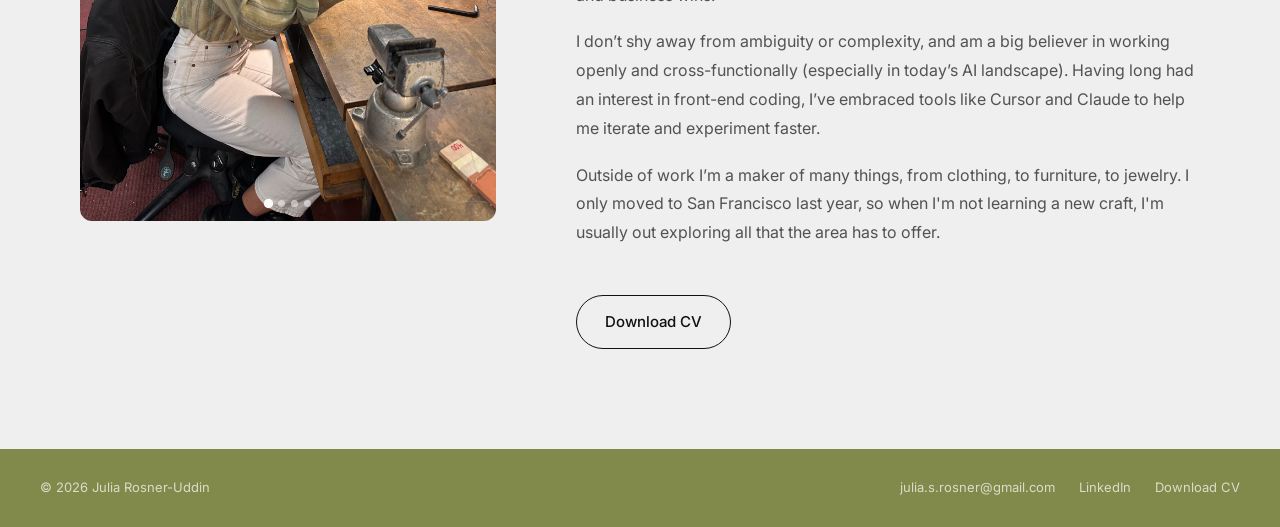
==== commit 32a5a072: "general homepage changes" ====
--- a/index.html
+++ b/index.html
@@ -12,33 +12,41 @@
 </head>
 <body>
 
-  <!-- NAV -->
-  <nav>
-    <span class="nav-name">Julia Rosner-Uddin</span>
-    <ul>
-      <li><a href="#work">Work</a></li>
-      <li><a href="#about">About</a></li>
-      <li><a href="#contact">Contact</a></li>
-    </ul>
-  </nav>
-
   <!-- HERO -->
   <section class="hero">
     <div class="hero-inner">
-      <p class="hero-sub">Julia • Product designer</p>
+      <!-- Arc text: curves up at centre -->
+      <svg class="hero-arc-text" viewBox="0 0 700 68" xmlns="http://www.w3.org/2000/svg" aria-label="Julia • Product designer" role="img">
+        <defs><path id="arc-up" d="M 0 100 Q 350 -100 700 100" fill="none"/></defs>
+        <text font-family="Rowan, Georgia, serif" font-size="26" fill="white" text-anchor="middle">
+          <textPath href="#arc-up" startOffset="50%">Product designer</textPath>
+        </text>
+      </svg>
+
       <div class="hero-h1-wrap">
         <svg class="hero-star" width="62" height="62" viewBox="0 0 62 62" fill="none" xmlns="http://www.w3.org/2000/svg" aria-hidden="true"><path d="M28.6863 1.26625C29.3522 -0.422037 31.7416 -0.422032 32.4074 1.26626L37.614 14.4677C39.2403 18.5913 42.5044 21.8554 46.628 23.4817L59.8294 28.6883C61.5177 29.3542 61.5177 31.7435 59.8294 32.4094L46.628 37.6159C42.5044 39.2423 39.2403 42.5064 37.614 46.6299L32.4074 59.8314C31.7416 61.5197 29.3522 61.5197 28.6863 59.8314L23.4798 46.6299C21.8535 42.5064 18.5894 39.2423 14.4658 37.6159L1.2643 32.4094C-0.42399 31.7435 -0.423984 29.3542 1.26431 28.6883L14.4658 23.4817C18.5894 21.8554 21.8535 18.5913 23.4798 14.4677L28.6863 1.26625Z" fill="#EDB422"/></svg>
-        <h1>Solving problems<br> and making way for growth.</h1>
+        <h1>Building for <br>growth, scale <br>and joy</h1>
         <svg class="hero-star" width="62" height="62" viewBox="0 0 62 62" fill="none" xmlns="http://www.w3.org/2000/svg" aria-hidden="true"><path d="M28.6863 1.26625C29.3522 -0.422037 31.7416 -0.422032 32.4074 1.26626L37.614 14.4677C39.2403 18.5913 42.5044 21.8554 46.628 23.4817L59.8294 28.6883C61.5177 29.3542 61.5177 31.7435 59.8294 32.4094L46.628 37.6159C42.5044 39.2423 39.2403 42.5064 37.614 46.6299L32.4074 59.8314C31.7416 61.5197 29.3522 61.5197 28.6863 59.8314L23.4798 46.6299C21.8535 42.5064 18.5894 39.2423 14.4658 37.6159L1.2643 32.4094C-0.42399 31.7435 -0.423984 29.3542 1.26431 28.6883L14.4658 23.4817C18.5894 21.8554 21.8535 18.5913 23.4798 14.4677L28.6863 1.26625Z" fill="#EDB422"/></svg>
       </div>
-      <p class="hero-sub">San Francisco</p>
-     
+
+      <!-- Arc text: curves down at centre -->
+      <svg class="hero-arc-text" viewBox="0 0 700 68" xmlns="http://www.w3.org/2000/svg" aria-label="San Francisco" role="img">
+        <defs><path id="arc-down" d="M 0 0 Q 350 100 700 0" fill="none"/></defs>
+        <text font-family="Rowan, Georgia, serif" font-size="26" fill="white" text-anchor="middle">
+          <textPath href="#arc-down" startOffset="50%">San Francisco</textPath>
+        </text>
+      </svg>
+    </div>
+
   </section>
 
   <!-- WORK -->
-  <section id="work" class="section">
-    <div class="container">
-      <h2 class="section-title">Selected work</h2>
+  <section id="work" class="section container">
+    <div class="text-container">
+      <h2>I'm Julia 👋</h2>
+      <p class="intro-lead p-lg">A generalist designer with 6+ years experience across web and mobile apps, most recently at Warner Music Group.</p>
+      <p class="intro-body p-base">I am dedicated to driving strategic alignment, using data analysis to steer design decisions and guarantee they result in measurable user and business success.</p>
+      </div>
 
       <!-- Project 1 — New Onboarding Flow -->
       <div class="project project--large card cs-header--purple">
@@ -48,7 +56,7 @@
         <div class="project-info">
           <span class="tag">Mobile · iOS · Activation</span>
           <h3>New Onboarding Flow</h3>
-          <p>A major end-to-end redesign of the onboarding experience for a concert discovery app with 460K MAUs. By re-sequencing, shortening, and contextualising core activation steps, we doubled day 7 retention and drove a 16% uplift in high-value actions in the first session.</p>
+          <p  class="p-sm">A major end-to-end redesign of the onboarding experience for a concert discovery app with 460K MAUs. By re-sequencing, shortening, and contextualising core activation steps, we doubled day 7 retention and drove a 16% uplift in high-value actions in the first session.</p>
           <a href="project1.html" class="link-arrow">View case study →</a>
         </div>
       </div>
@@ -60,7 +68,7 @@
             <div class="project-info">
               <span class="tag">Mobile · Engagement</span>
               <h4>Attendance Optimization</h4>
-              <p>Achieving a near-100% metric gain — without building new features.</p>
+              <p class="p-sm">Achieving a near-100% metric gain — without building new features.</p>
               <a href="project2.html" class="link-arrow">View →</a>
             </div>
             <div class="card-image">
@@ -75,7 +83,7 @@
             <div class="project-info">
               <span class="tag">Design Systems</span>
               <h4>Roadie 2.0 Design System</h4>
-              <p>Initiating a cross-functional, cross-platform design system effort.</p>
+              <p class="p-sm">Initiating a cross-functional, cross-platform design system effort.</p>
               <a href="project3.html" class="link-arrow">View →</a>
             </div>
         </div>
@@ -84,11 +92,22 @@
             <div class="project-info">
               <span class="tag">Web · Conversion</span>
               <h4>Two Custom Checkout Flows</h4>
-              <p>Architecting the purchase path experience for two iconic London venues.</p>
+              <p class="p-sm">Architecting the purchase path experience for two iconic London venues.</p>
               <a href="project4.html" class="link-arrow">View →</a>
             </div>
             <div class="card-image">
               <img src="images/card_purchase-path.png" alt="Two Custom Checkout Flows" onerror="this.style.display='none'" />
+          </div>
+        </div>
+        <!-- Full-width card -->
+        <div class="card card--wide cs-header--sage">
+          <div class="project-info">
+            <span class="tag">Just for fun</span>
+            <h3>Vibecoding a weekend bucket list app</h3>
+            <p class="p-sm">Designing and building a web app from scratch, helping to plan out weekend adventures. Currently in progress.</p>
+          </div>
+          <div class="card-image">
+            <img src="images/card_bucketlist.png" alt="Weekend Bucket List App" onerror="this.style.display='none'" />
           </div>
         </div>
       </div>
@@ -98,48 +117,58 @@
   <!-- ABOUT -->
   <section id="about" class="section section--alt">
     <div class="container about-grid">
-      <div class="about-image">
-        <img src="images/photo.jpg" alt="Julia Rosner-Uddin" onerror="this.style.display='none'" />
-        <div class="about-placeholder"><span>Your photo here</span></div>
+      <svg class="about-star-deco" width="34" height="34" viewBox="0 0 62 62" fill="none" aria-hidden="true"><path d="M28.6863 1.26625C29.3522 -0.422037 31.7416 -0.422032 32.4074 1.26626L37.614 14.4677C39.2403 18.5913 42.5044 21.8554 46.628 23.4817L59.8294 28.6883C61.5177 29.3542 61.5177 31.7435 59.8294 32.4094L46.628 37.6159C42.5044 39.2423 39.2403 42.5064 37.614 46.6299L32.4074 59.8314C31.7416 61.5197 29.3522 61.5197 28.6863 59.8314L23.4798 46.6299C21.8535 42.5064 18.5894 39.2423 14.4658 37.6159L1.2643 32.4094C-0.42399 31.7435 -0.423984 29.3542 1.26431 28.6883L14.4658 23.4817C18.5894 21.8554 21.8535 18.5913 23.4798 14.4677L28.6863 1.26625Z" fill="#EDB422"/></svg>
+      <div class="about-carousel">
+        <div class="carousel-track">
+          <div class="carousel-slide">
+            <img src="images/about-1.jpg" alt="Julia Rosner-Uddin" onerror="this.style.display='none'" />
+          </div>
+          <div class="carousel-slide">
+            <img src="images/about-2.jpg" alt="" onerror="this.style.display='none'" />
+          </div>
+          <div class="carousel-slide">
+            <img src="images/about-3.jpg" alt="" onerror="this.style.display='none'" />
+          </div>
+          <div class="carousel-slide">
+            <img src="images/about-4.jpg" alt="" onerror="this.style.display='none'" />
+          </div>
+        </div>
+        <button class="carousel-btn carousel-btn--prev" aria-label="Previous image">&#8592;</button>
+        <button class="carousel-btn carousel-btn--next" aria-label="Next image">&#8594;</button>
+        <div class="carousel-dots">
+          <button class="carousel-dot carousel-dot--active" aria-label="Image 1"></button>
+          <button class="carousel-dot" aria-label="Image 2"></button>
+          <button class="carousel-dot" aria-label="Image 3"></button>
+          <button class="carousel-dot" aria-label="Image 4"></button>
+        </div>
       </div>
       <div class="about-text">
-        <h2>About me</h2>
-        <p>I'm Julia, an SF-based product designer with 6+ years of experience across web and mobile apps. I've most recently worked at <strong>Warner Music Group</strong>.</p>
-        <p>I'm dedicated to driving strategic alignment, using data analysis to steer design decisions and guarantee they result in measurable user and business success.</p>
-        <p>I thrive on collaboration, working through ambiguity and helping move teams forward — translating core problems into crisp, compelling solutions, and using impeccable craft and storytelling to bring stakeholders and engineers on board.</p>
-        <p>When I'm not in front of a screen, I'm usually doing something crafty or enjoying live music. I love the arts in all its forms.</p>
-        <div class="skills">
-          <span class="skill-tag">UX Research</span>
-          <span class="skill-tag">Product Strategy</span>
-          <span class="skill-tag">Interaction Design</span>
-          <span class="skill-tag">Design Systems</span>
-          <span class="skill-tag">Figma</span>
-          <span class="skill-tag">Prototyping</span>
-          <span class="skill-tag">User Testing</span>
-          <span class="skill-tag">Data Analysis</span>
-          <span class="skill-tag">Workshop Facilitation</span>
-        </div>
+        <h2>A creative at heart, with a curiosity and passion for making things.</h2>
+        <p class="p-base">
+          Most of my career has been spent designing customer-facing apps and websites in the arts and music space, combined with some back-office tooling and workflow systems work. 
+        </p>
+        <p class="p-sm">
+          I also have a background in design systems and data-led growth work, initiating and running growth experiments. I’ve learned that speed, good craft, and accessibility don't have to fight each other—when you get them all working together, both user and business wins.
+        </p>
+        <p class="p-sm">I don’t shy away from ambiguity or complexity, and am a big believer in working openly and cross-functionally (especially in today’s AI landscape). Having long had an interest in front-end coding, I’ve embraced tools like Cursor and Claude to help me iterate and experiment faster.
+</p>
+        <p class="p-sm">Outside of work I’m a maker of many things, from clothing, to furniture, to jewelry. I only moved to San Francisco last year, so when I'm not learning a new craft, I'm usually out exploring all that the area has to offer.
+</p><br>
         <a href="images/julia-rosner-cv.pdf" class="btn btn--outline" download>Download CV</a>
-      </div>
-    </div>
-  </section>
-
-  <!-- CONTACT -->
-  <section id="contact" class="section">
-    <div class="container contact-inner">
-      <h2>Let's talk</h2>
-      <p>Whether you have a project in mind or just want to connect — I'd love to hear from you.</p>
-      <a href="mailto:julia.s.rosner@gmail.com" class="btn">julia.s.rosner@gmail.com</a>
-      <div class="social-links">
-        <a href="https://linkedin.com/in/juliarosner" target="_blank">LinkedIn</a>
-        <a href="https://read.cv/juliarosner" target="_blank">Read.cv</a>
       </div>
     </div>
   </section>
 
   <!-- FOOTER -->
   <footer>
-    <p>© 2026 Julia Rosner-Uddin. Designed & built with care.</p>
+    <div class="footer-inner">
+      <span>© 2026 Julia Rosner-Uddin</span>
+      <div class="footer-links">
+        <a href="mailto:julia.s.rosner@gmail.com">julia.s.rosner@gmail.com</a>
+        <a href="https://linkedin.com/in/juliarosner" target="_blank">LinkedIn</a>
+        <a href="images/julia-rosner-cv.pdf" download>Download CV</a>
+      </div>
+    </div>
   </footer>
 
   <script src="script.js"></script>
--- a/style.css
+++ b/style.css
@@ -22,8 +22,11 @@
   --font-sans: 'Inter', system-ui, sans-serif;
   --font-serif: 'Rowan', Georgia, serif;
   --font-accent: 'Cutive Mono', monospace;
-  --max-width: 1100px;
+  --max-width: 1200px;
   --radius: 12px;
+  --text-lg: 20px;
+  --text-base: 18px;
+  --text-sm: 16px;
 }
 
 html {
@@ -34,7 +37,7 @@
   font-family: var(--font-sans);
   background: var(--white);
   color: var(--black);
-  font-size: 17px;
+  font-size: 18px;
   line-height: 1.65;
   -webkit-font-smoothing: antialiased;
 }
@@ -53,11 +56,52 @@
    TYPOGRAPHY
 =========================== */
 
-/* Shared tag label style — overridden per context below */
+h2 {
+  font-family: var(--font-serif);
+  font-size: clamp(28px, 3vw, 40px);
+  font-weight: 400;
+}
+
+h1, h2, h3, h4 {
+  line-height: 1.15;
+  margin-bottom: 8px;
+}
+
+/* Contextual heading spacing */
+.section-title { margin-bottom: 64px; }
+.about-text h2 { margin-bottom: 24px; }
+
+/* Paragraph sizes */
+.p-lg {
+  font-size: var(--text-lg);
+  line-height: 1.8;
+}
+
+.p-base {
+  font-size: var(--text-base);
+  line-height: 1.8;
+}
+
+.p-sm {
+  font-size: var(--text-sm);
+  line-height: 1.8;
+}
+
+/* Intro block — sizing via .p-lg / .p-base, these carry spacing only */
+.intro-lead {
+  margin-bottom: 16px;
+}
+
+.intro-body {
+  margin-bottom: 64px;
+  color: var(--grey-text);
+}
+
+/* Tags & labels */
 .tag {
   font-family: var(--font-accent);
-  font-weight: 500;
-  letter-spacing: 0.1em;
+  font-weight: 700;
+  letter-spacing: 0.08em;
   text-transform: uppercase;
   color: var(--grey-text);
 }
@@ -70,8 +114,8 @@
   position: sticky;
   top: 0;
   z-index: 100;
-  background: var(--green);
-  border-bottom: 1px solid rgba(255, 255, 255, 0.12);
+  background: transparent;
+  border-bottom: 1px solid rgba(0, 0, 0, 0.08);
   display: flex;
   align-items: center;
   justify-content: space-between;
@@ -80,23 +124,25 @@
   transition: background 0.3s, border-color 0.3s;
 }
 
+/* Per-theme initial nav background — matches hero */
+body.theme-purple nav { background: var(--purple); }
+body.theme-blue    nav { background: var(--blue); }
+body.theme-yellow  nav { background: var(--yellow); }
+body.theme-orange  nav { background: var(--orange); }
+body.theme-sage    nav { background: #D1DCA8; }
+
+/* Scrolled — transparent, dark text */
 nav.nav--scrolled {
-  background: rgba(250, 250, 248, 0.92);
-  backdrop-filter: blur(12px);
-  -webkit-backdrop-filter: blur(12px);
-  border-bottom-color: var(--grey-light);
+  background: transparent;
+  border-bottom-color: rgba(0, 0, 0, 0.1);
 }
 
 .nav-name {
   font-weight: 600;
   font-size: 15px;
   letter-spacing: 0.02em;
-  color: var(--white);
+  color: var(--black);
   transition: color 0.3s;
-}
-
-nav.nav--scrolled .nav-name {
-  color: var(--black);
 }
 
 nav ul {
@@ -107,19 +153,11 @@
 
 nav ul a {
   font-size: 14px;
-  color: rgba(255, 255, 255, 0.7);
+  color: var(--grey-text);
   transition: color 0.3s;
 }
 
 nav ul a:hover {
-  color: var(--white);
-}
-
-nav.nav--scrolled ul a {
-  color: var(--grey-text);
-}
-
-nav.nav--scrolled ul a:hover {
   color: var(--black);
 }
 
@@ -128,7 +166,7 @@
 =========================== */
 
 .hero {
-  min-height: calc(100vh - 200px);
+  min-height: calc(100vh - 100px);
   display: flex;
   align-items: center;
   padding: 80px 40px;
@@ -153,7 +191,7 @@
   display: flex;
   align-items: center;
   justify-content: center;
-  gap: 48px;
+  gap: 80px;
   margin-bottom: 28px;
 }
 
@@ -173,12 +211,12 @@
   text-align: center;
 }
 
-.hero-sub {
-  font-family: var(--font-serif);
-  font-size: 24px;
-  margin-bottom: 28px;
-  line-height: 1.7;
-  text-align: center;
+.hero-arc-text {
+  display: block;
+  width: 100%;
+  max-width: 700px;
+  margin: 0 auto 8px;
+  overflow: visible;
 }
 
 .hero-companies {
@@ -186,25 +224,6 @@
   flex-wrap: wrap;
   gap: 10px;
   margin-bottom: 40px;
-}
-
-.company-tag {
-  display: inline-flex;
-  align-items: center;
-  gap: 4px;
-  background: rgba(255, 255, 255, 0.20);
-  border-radius: 10px;
-  padding: 6px 14px 6px 8px;
-  font-size: 13px;
-  font-weight: 500;
-  color: var(--white);
-}
-
-.company-tag img {
-  width: 20px;
-  height: 20px;
-  object-fit: contain;
-  border-radius: 4px;
 }
 
 /* ===========================
@@ -261,7 +280,7 @@
 }
 
 .section--alt {
-  background: var(--grey-light);
+  background: #efefef;
 }
 
 .container {
@@ -269,11 +288,9 @@
   margin: 0 auto;
 }
 
-.section-title {
-  font-family: var(--font-serif);
-  font-size: clamp(28px, 3vw, 40px);
-  font-weight: 400;
-  margin-bottom: 64px;
+.text-container {
+  max-width: 800px;
+  margin: 0 auto;
 }
 
 /* ===========================
@@ -299,13 +316,17 @@
   transition: transform 0.4s ease;
 }
 
-.project-image:hover img {
+.project--large:hover img {
   transform: scale(1.03);
 }
+
+.card:hover .card-image img {
+  transform: scale(1.05);
+}
+
 
 .project-info .tag {
   display: inline-block;
-  font-size: 12px;
   margin-bottom: 16px;
 }
 
@@ -318,7 +339,8 @@
 }
 
 .project-info p {
-  margin-bottom: 8px;
+  margin-bottom: 16px;
+  opacity: .7;
 }
 
 /* ===========================
@@ -331,12 +353,29 @@
   gap: 28px;
 }
 
+.card--wide {
+  grid-column: 1 / -1;
+  display: grid;
+  grid-template-columns: 1fr 1fr;
+}
+
+.card--wide .project-info {
+  padding: 36px 40px;
+  display: flex;
+  flex-direction: column;
+  justify-content: center;
+}
+
+.card--wide .card-image {
+  min-height: 240px;
+}
+
 .card {
   position: relative;
-  border: 1px solid var(--grey-light);
   border-radius: var(--radius);
   overflow: hidden;
   transition: box-shadow 0.2s, transform 0.4s;
+  overflow: hidden;
 }
 
 .card:hover {
@@ -345,11 +384,15 @@
 }
 
 .project-info {
-  padding: 20px;
-  font-size: 14px;
+  padding: 20px 20px;
+
 }
 
 /* Stretch the link to cover the entire card */
+.card .link-arrow {
+  color: var(--black);
+}
+
 .card .link-arrow::after {
   content: '';
   position: absolute;
@@ -369,16 +412,26 @@
 
 .card .tag {
   display: block;
-  font-size: 11px;
-  margin-bottom: 8px;
+  font-size: 13px;
+  margin-bottom: 10px;
+  color: var(--black);
+  opacity: .7;
 }
 
 .card h4 {
   font-family: var(--font-serif);
   text-transform: uppercase;
-  font-size: 20px;
+  font-size: 22px;
   font-weight: 500;
-  margin-bottom: 4px;
+  margin-bottom: 10px;
+}
+
+.project-grid .card .project-info p {
+  display: -webkit-box;
+  -webkit-line-clamp: 2;
+  line-clamp: 2;
+  -webkit-box-orient: vertical;
+  overflow: hidden;
 }
 
 /* ===========================
@@ -390,9 +443,25 @@
   grid-template-columns: 1fr 1.5fr;
   gap: 80px;
   align-items: start;
-}
-
-.about-image {
+  position: relative;
+  padding: 0 40px;
+}
+
+.about-text {
+  z-index: 9999;
+}
+
+.about-star-deco {
+  position: absolute;
+  left: calc(44.5% - 3px);
+  top: 2%;
+  transform: translate(-50%, -50%);
+  width: 34px;
+  height: 34px;
+  pointer-events: none;
+}
+
+.about-carousel {
   border-radius: var(--radius);
   overflow: hidden;
   aspect-ratio: 3/4;
@@ -400,109 +469,124 @@
   position: relative;
 }
 
-.about-image img {
+.carousel-track {
+  display: flex;
+  height: 100%;
+  transition: transform 0.35s ease;
+}
+
+.carousel-slide {
+  flex: 0 0 100%;
+  width: 100%;
+  height: 100%;
+}
+
+.carousel-slide img {
   width: 100%;
   height: 100%;
   object-fit: cover;
-}
-
-.about-placeholder {
+  display: block;
+}
+
+.carousel-btn {
   position: absolute;
-  inset: 0;
+  top: 50%;
+  transform: translateY(-50%);
+  background: rgba(255, 255, 255, 0.85);
+  border: none;
+  width: 36px;
+  height: 36px;
+  border-radius: 50%;
+  cursor: pointer;
   display: flex;
   align-items: center;
   justify-content: center;
-  color: var(--white);
-  font-size: 14px;
-}
-
-.about-text h2 {
-  font-family: var(--font-serif);
-  font-size: clamp(28px, 3vw, 40px);
-  font-weight: 400;
-  margin-bottom: 24px;
+  font-size: 16px;
+  color: var(--black);
+  z-index: 2;
+  transition: background 0.2s;
+}
+
+.carousel-btn:hover {
+  background: var(--white);
+}
+
+.carousel-btn--prev { left: 12px; }
+.carousel-btn--next { right: 12px; }
+
+.carousel-dots {
+  position: absolute;
+  bottom: 14px;
+  left: 50%;
+  transform: translateX(-50%);
+  display: flex;
+  gap: 6px;
+  z-index: 2;
+}
+
+.carousel-dot {
+  width: 7px;
+  height: 7px;
+  border-radius: 50%;
+  border: none;
+  background: rgba(255, 255, 255, 0.5);
+  cursor: pointer;
+  padding: 0;
+  transition: background 0.2s, transform 0.2s;
+}
+
+.carousel-dot--active {
+  background: var(--white);
+  transform: scale(1.35);
 }
 
 .about-text p {
-  color: var(--grey-text);
   margin-bottom: 18px;
   line-height: 1.8;
 }
 
+.about-text .p-sm {
+  opacity: .7;
+}
+
 .about-text p strong {
   color: var(--black);
 }
 
-.skills {
-  display: flex;
+/* ===========================
+   FOOTER
+=========================== */
+
+footer {
+  background: var(--green);
+  color: rgba(255, 255, 255, 0.7);
+  padding: 28px 40px;
+  font-size: 13px;
+}
+
+.footer-inner {
+  max-width: var(--max-width);
+  margin: 0 auto;
+  display: flex;
+  align-items: center;
+  justify-content: space-between;
   flex-wrap: wrap;
-  gap: 8px;
-  margin: 28px 0 32px;
-}
-
-.skill-tag {
-  font-size: 13px;
-  font-weight: 500;
-  background: var(--white);
-  border: 1px solid var(--grey-mid);
-  border-radius: 100px;
-  padding: 6px 14px;
-  color: var(--black);
-}
-
-/* ===========================
-   CONTACT
-=========================== */
-
-.contact-inner {
-  text-align: center;
-  max-width: 600px;
-}
-
-.contact-inner h2 {
-  font-family: var(--font-serif);
-  font-size: clamp(36px, 4vw, 56px);
-  font-weight: 400;
-  margin-bottom: 16px;
-}
-
-.contact-inner p {
-  color: var(--grey-text);
-  margin-bottom: 40px;
-  font-size: 18px;
-}
-
-.social-links {
-  display: flex;
-  gap: 32px;
-  justify-content: center;
-  margin-top: 32px;
-}
-
-.social-links a {
-  font-size: 14px;
-  font-weight: 500;
-  color: var(--grey-text);
+  gap: 12px;
+}
+
+.footer-links {
+  display: flex;
+  gap: 24px;
+  flex-wrap: wrap;
+}
+
+.footer-links a {
+  color: rgba(255, 255, 255, 0.7);
   transition: color 0.2s;
-  border-bottom: 1px solid var(--grey-mid);
-  padding-bottom: 2px;
-}
-
-.social-links a:hover {
-  color: var(--black);
-  border-color: var(--black);
-}
-
-/* ===========================
-   FOOTER
-=========================== */
-
-footer {
-  background: var(--black);
-  color: var(--grey-text);
-  text-align: center;
-  padding: 32px 40px;
-  font-size: 13px;
+}
+
+.footer-links a:hover {
+  color: var(--white);
 }
 
 /* ===========================
@@ -525,10 +609,18 @@
     gap: 40px;
   }
 
-  .about-image {
+  .about-star-deco {
+    display: none;
+  }
+
+  .about-carousel {
     aspect-ratio: 4/3;
     max-width: 400px;
   }
+
+    .text-container {
+  max-width: 100%;
+}
 }
 
 @media (max-width: 600px) {
@@ -565,4 +657,6 @@
   .project-grid {
     grid-template-columns: 1fr;
   }
-}
+
+
+}
--- a/case-study.css
+++ b/case-study.css
@@ -3,9 +3,9 @@
 =========================== */
 
 .cs-container {
-  max-width: 1000px;
   margin: 0 auto;
   padding: 0 100px;
+  max-width: var(--max-width);
 }
 
 .cs-header {
@@ -24,8 +24,8 @@
 }
 
 .cs-section {
+  margin: 0 auto;
   margin-bottom: 72px;
-  padding: 0 60px;
 }
 
 .iframe-section {
@@ -67,10 +67,6 @@
   font-family: var(--font-serif);
 }
 .cs-section h2 {
-  font-family: var(--font-serif);
-  text-transform: uppercase;
-  font-size: clamp(22px, 2.5vw, 30px);
-  font-weight: 500;
   margin-bottom: 20px;
 }
 
@@ -190,6 +186,7 @@
 .cs-header--yellow { background: var(--yellow); }
 .cs-header--orange { background: var(--orange); }
 .cs-header--blue   { background: var(--blue); }
+.cs-header--sage   { background: #D1DCA8; }
 
 /* ===========================
    HERO LAYOUT
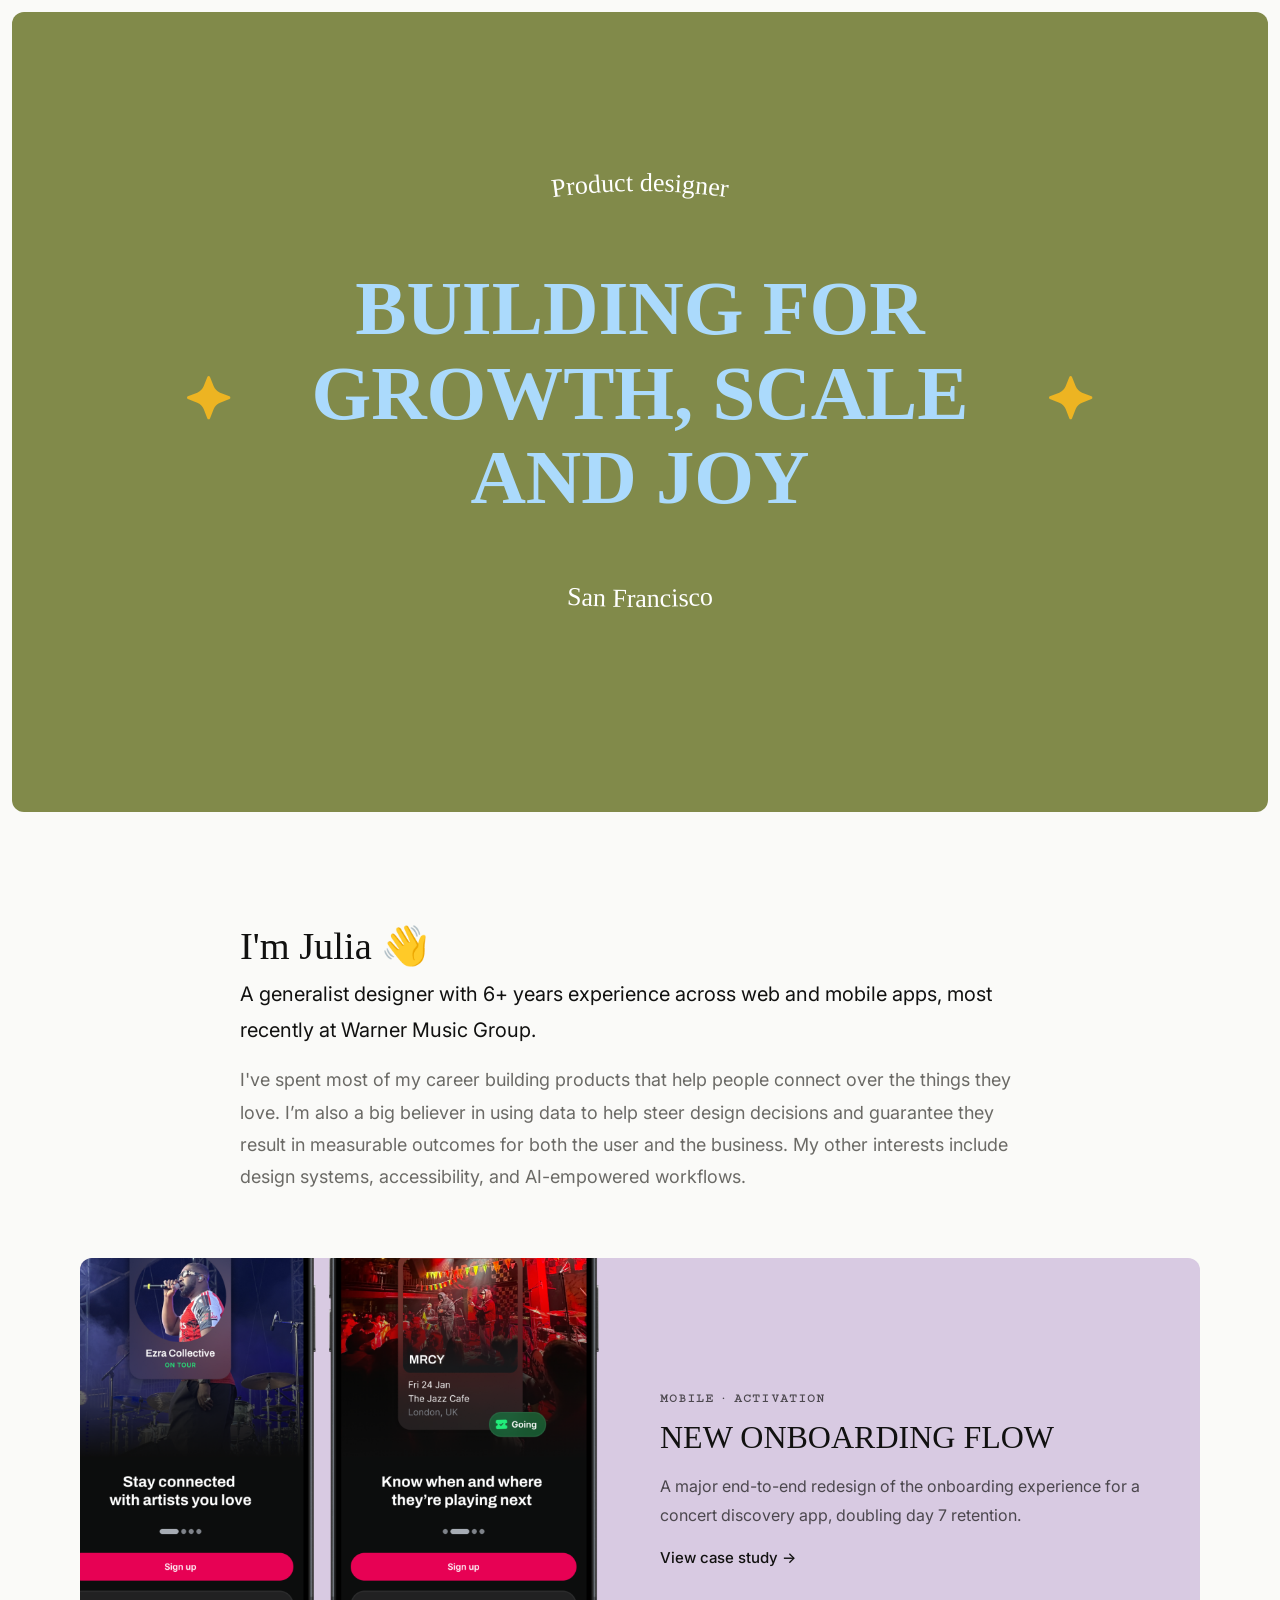
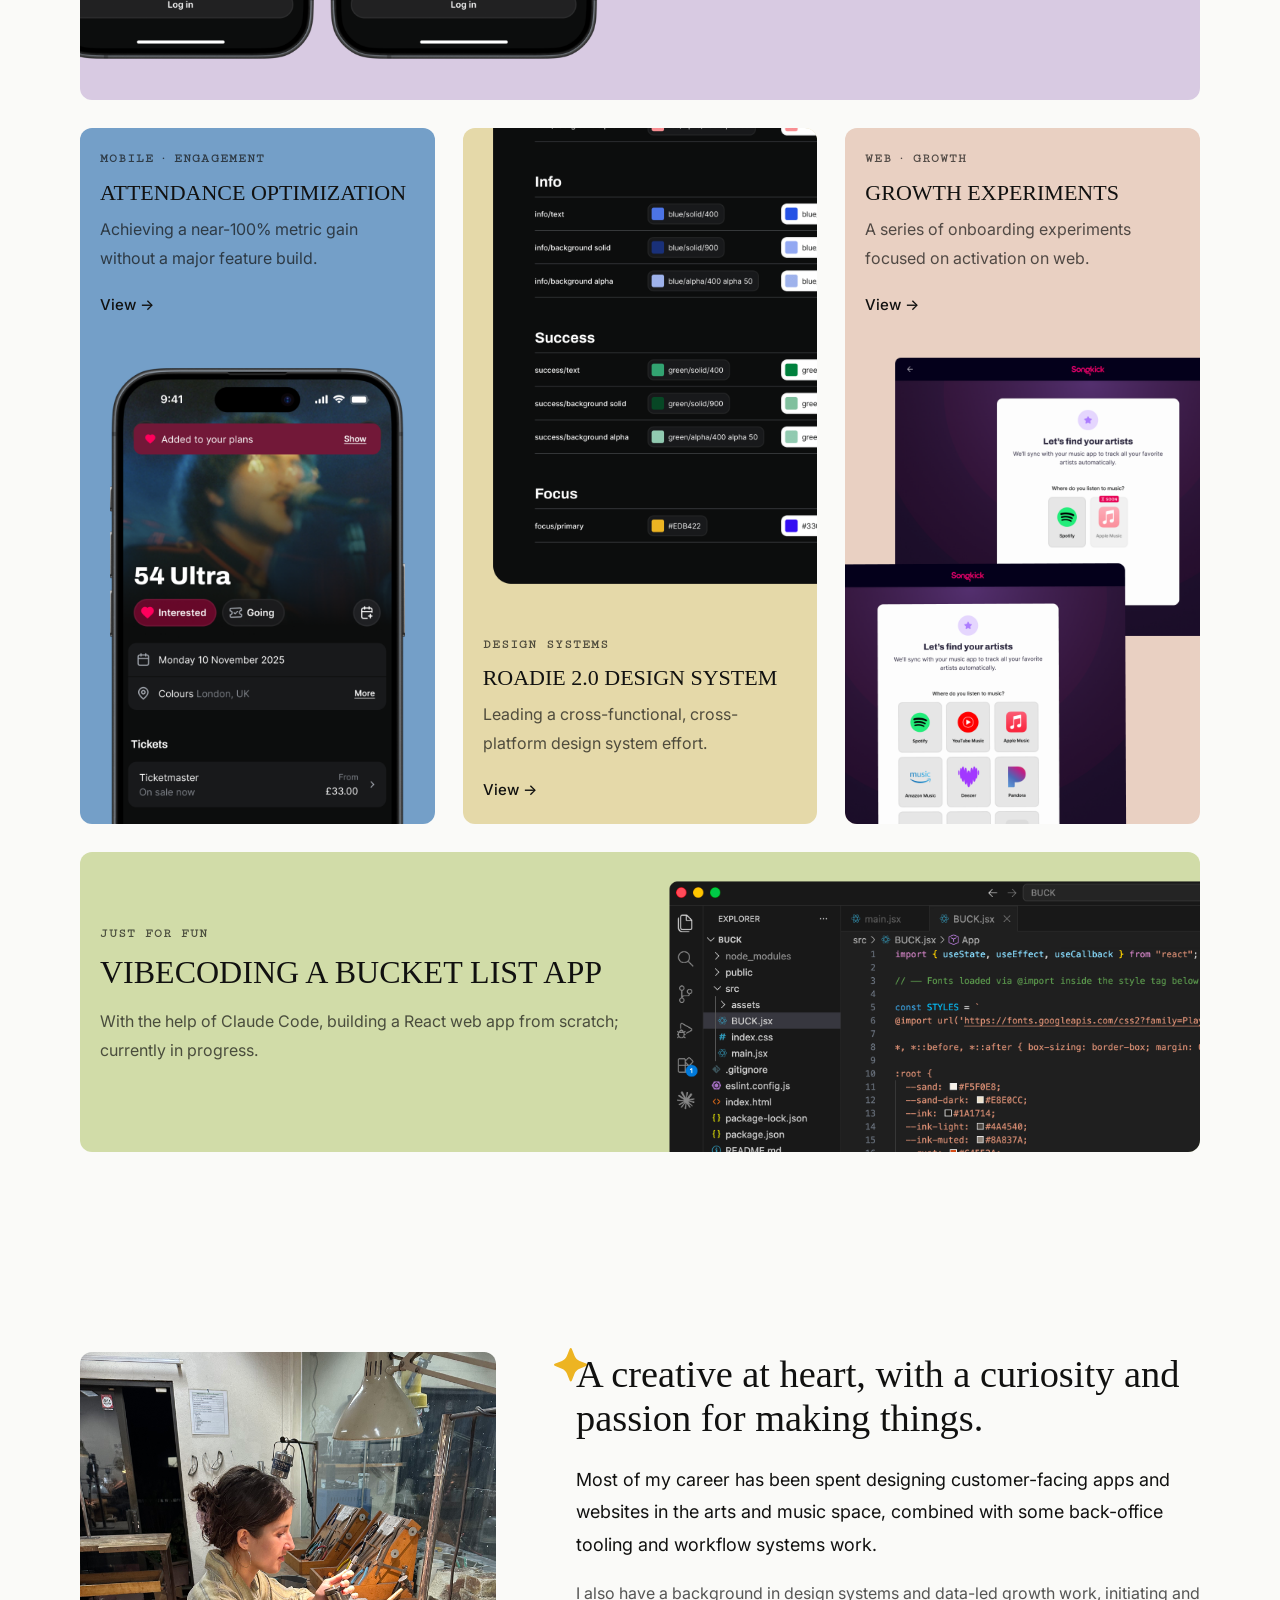
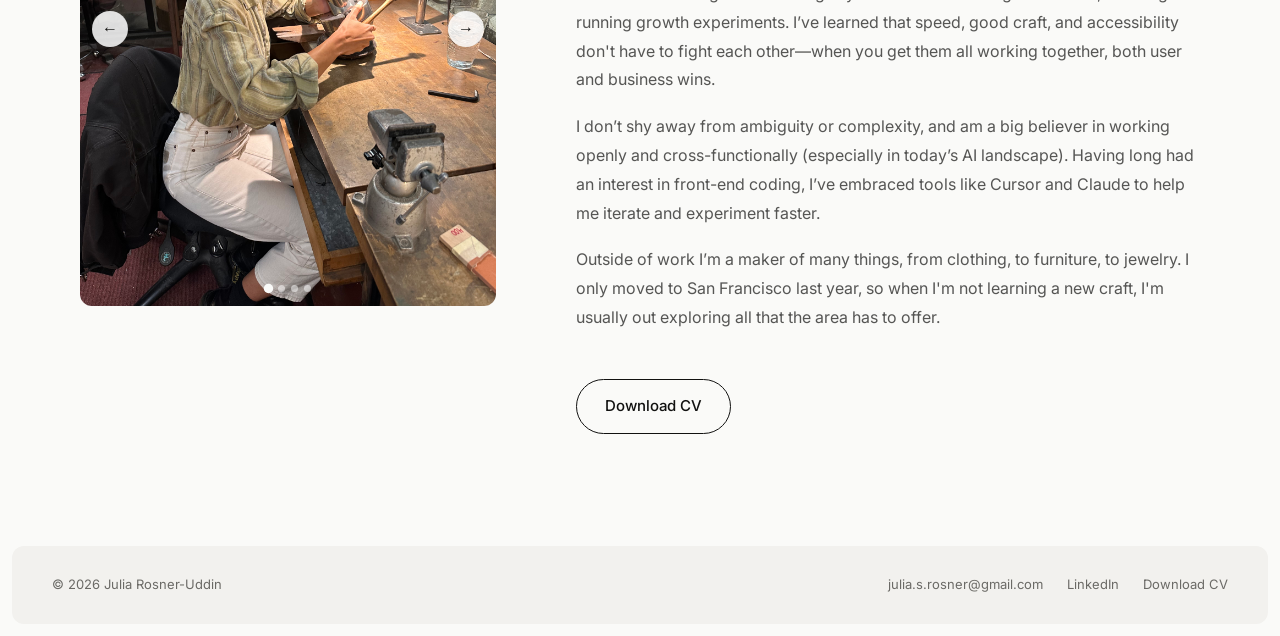
==== commit 5e7c8214: "case studies 1-3" ====
--- a/index.html
+++ b/index.html
@@ -45,73 +45,71 @@
     <div class="text-container">
       <h2>I'm Julia 👋</h2>
       <p class="intro-lead p-lg">A generalist designer with 6+ years experience across web and mobile apps, most recently at Warner Music Group.</p>
-      <p class="intro-body p-base">I am dedicated to driving strategic alignment, using data analysis to steer design decisions and guarantee they result in measurable user and business success.</p>
+      <p class="intro-body p-base">I've spent most of my career building products that help people connect over the things they love. I’m also a big believer in using data to help steer design decisions and guarantee they result in measurable outcomes for both the user and the business. My other interests include design systems, accessibility, and AI-empowered workflows.</p>
       </div>
 
-      <!-- Project 1 — New Onboarding Flow -->
-      <div class="project project--large card cs-header--purple">
-        <div class="project-image">
-          <img src="images/card_onboarding.png" alt="New Onboarding Flow" onerror="this.style.display='none'" />
-        </div>
-        <div class="project-info">
-          <span class="tag">Mobile · iOS · Activation</span>
-          <h3>New Onboarding Flow</h3>
-          <p  class="p-sm">A major end-to-end redesign of the onboarding experience for a concert discovery app with 460K MAUs. By re-sequencing, shortening, and contextualising core activation steps, we doubled day 7 retention and drove a 16% uplift in high-value actions in the first session.</p>
-          <a href="project1.html" class="link-arrow">View case study →</a>
-        </div>
-      </div>
-
-      <!-- Project grid (smaller cards) -->
       <div class="project-grid">
 
+        <div class="card card--first cs-header--purple">
+          <div class="card-image">
+            <img src="images/card_onboarding.png" alt="New Onboarding Flow" onerror="this.style.display='none'" />
+          </div>
+          <div class="project-info">
+            <span class="tag">Mobile · Activation</span>
+            <h3>New Onboarding Flow</h3>
+            <p class="p-sm">A major end-to-end redesign of the onboarding experience for a concert discovery app, doubling day 7 retention.</p>
+            <a href="project1.html" class="link-arrow">View case study →</a>
+          </div>
+        </div>
+
         <div class="card cs-header--blue">
-            <div class="project-info">
-              <span class="tag">Mobile · Engagement</span>
-              <h4>Attendance Optimization</h4>
-              <p class="p-sm">Achieving a near-100% metric gain — without building new features.</p>
-              <a href="project2.html" class="link-arrow">View →</a>
-            </div>
-            <div class="card-image">
-              <img src="images/card_attendance.png" alt="Attendance Optimization" onerror="this.style.display='none'" />
-            </div>
+          <div class="project-info">
+            <span class="tag">Mobile · Engagement</span>
+            <h4>Attendance Optimization</h4>
+            <p class="p-sm">Achieving a near-100% metric gain without a major feature build.</p>
+            <a href="project2.html" class="link-arrow">View →</a>
+          </div>
+          <div class="card-image">
+            <img src="images/card_attendance.png" alt="Attendance Optimization" onerror="this.style.display='none'" />
+          </div>
         </div>
 
         <div class="card cs-header--yellow">
           <div class="card-image">
             <img src="images/card_roadie.png" alt="Roadie 2.0 Design System" onerror="this.style.display='none'" />
           </div>
-            <div class="project-info">
-              <span class="tag">Design Systems</span>
-              <h4>Roadie 2.0 Design System</h4>
-              <p class="p-sm">Initiating a cross-functional, cross-platform design system effort.</p>
-              <a href="project3.html" class="link-arrow">View →</a>
-            </div>
+          <div class="project-info">
+            <span class="tag">Design Systems</span>
+            <h4>Roadie 2.0 Design System</h4>
+            <p class="p-sm">Leading a cross-functional, cross-platform design system effort.</p>
+            <a href="project3.html" class="link-arrow">View →</a>
+          </div>
         </div>
 
         <div class="card cs-header--orange">
-            <div class="project-info">
-              <span class="tag">Web · Conversion</span>
-              <h4>Two Custom Checkout Flows</h4>
-              <p class="p-sm">Architecting the purchase path experience for two iconic London venues.</p>
-              <a href="project4.html" class="link-arrow">View →</a>
-            </div>
-            <div class="card-image">
-              <img src="images/card_purchase-path.png" alt="Two Custom Checkout Flows" onerror="this.style.display='none'" />
+          <div class="project-info">
+            <span class="tag">Web · Growth</span>
+            <h4>Growth Experiments</h4>
+            <p class="p-sm">A series of onboarding experiments focused on activation on web.</p>
+            <a href="project4.html" class="link-arrow">View →</a>
+          </div>
+          <div class="card-image">
+            <img src="images/card_growth-experiments.png" alt="Growth Experiments" onerror="this.style.display='none'" />
           </div>
         </div>
-        <!-- Full-width card -->
+
         <div class="card card--wide cs-header--sage">
           <div class="project-info">
             <span class="tag">Just for fun</span>
-            <h3>Vibecoding a weekend bucket list app</h3>
-            <p class="p-sm">Designing and building a web app from scratch, helping to plan out weekend adventures. Currently in progress.</p>
+            <h3>Vibecoding a bucket list app</h3>
+            <p class="p-sm">With the help of Claude Code, building a React web app from scratch; currently in progress.</p>
           </div>
           <div class="card-image">
-            <img src="images/card_bucketlist.png" alt="Weekend Bucket List App" onerror="this.style.display='none'" />
+            <img src="images/card_buck.png" alt="Weekend Bucket List App" onerror="this.style.display='none'" />
           </div>
         </div>
+
       </div>
-    </div>
   </section>
 
   <!-- ABOUT -->
--- a/style.css
+++ b/style.css
@@ -115,13 +115,12 @@
   top: 0;
   z-index: 100;
   background: transparent;
-  border-bottom: 1px solid rgba(0, 0, 0, 0.08);
   display: flex;
   align-items: center;
   justify-content: space-between;
   padding: 0 40px;
   height: 60px;
-  transition: background 0.3s, border-color 0.3s;
+  transition: background 0.3s, border-color 0.3s, transform 0.3s ease;
 }
 
 /* Per-theme initial nav background — matches hero */
@@ -134,7 +133,11 @@
 /* Scrolled — transparent, dark text */
 nav.nav--scrolled {
   background: transparent;
-  border-bottom-color: rgba(0, 0, 0, 0.1);
+}
+
+/* Hidden — slides up off screen (case study pages, scroll down) */
+nav.nav--hidden {
+  transform: translateY(-110%);
 }
 
 .nav-name {
@@ -153,7 +156,8 @@
 
 nav ul a {
   font-size: 14px;
-  color: var(--grey-text);
+  color: var(--black);
+  opacity: .7;
   transition: color 0.3s;
 }
 
@@ -172,6 +176,8 @@
   padding: 80px 40px;
   background: var(--green);
   color: var(--white);
+  margin: 12px;
+  border-radius: var(--radius);
 }
 
 .hero-inner {
@@ -279,9 +285,7 @@
   padding: 100px 40px;
 }
 
-.section--alt {
-  background: #efefef;
-}
+
 
 .container {
   max-width: var(--max-width);
@@ -294,36 +298,8 @@
 }
 
 /* ===========================
-   PROJECTS — LARGE
-=========================== */
-
-.project {
-  display: grid;
-  grid-template-columns: 1fr 1fr;
-  align-items: center;
-  margin-bottom: 40px;
-}
-
-.project-image {
-  overflow: hidden;
-  position: relative;
-}
-
-.project-image img {
-  width: 100%;
-  height: 100%;
-  object-fit: cover;
-  transition: transform 0.4s ease;
-}
-
-.project--large:hover img {
-  transform: scale(1.03);
-}
-
-.card:hover .card-image img {
-  transform: scale(1.05);
-}
-
+   PROJECT INFO
+=========================== */
 
 .project-info .tag {
   display: inline-block;
@@ -344,23 +320,61 @@
 }
 
 /* ===========================
-   PROJECT GRID (small cards)
+   PROJECT GRID
 =========================== */
 
 .project-grid {
   display: grid;
   grid-template-columns: repeat(3, 1fr);
   gap: 28px;
-}
-
+  margin-top: 40px;
+}
+
+/* First card: full-width banner with side-by-side layout */
+.card--first {
+  grid-column: 1 / -1;
+  display: grid;
+  grid-template-columns: 1fr 1fr;
+  min-height: 360px;
+}
+
+.card--first .project-info {
+  padding: 20px;
+  display: flex;
+  flex-direction: column;
+  justify-content: center;
+}
+
+.cs-header--purple .card-image img {
+  object-position: right;
+}
+
+.cs-header--blue .card-image img {
+  object-position: top;
+}
+
+.cs-header--orange .card-image img {
+  object-position: top;
+}
+
+.cs-header--yellow .card-image img {
+  object-position: bottom;
+}
+
+.cs-header--sage .card-image img {
+  object-position: top;
+}
+
+/* Last card: full-width banner with side-by-side layout */
 .card--wide {
   grid-column: 1 / -1;
   display: grid;
   grid-template-columns: 1fr 1fr;
+  max-height: 300px;
 }
 
 .card--wide .project-info {
-  padding: 36px 40px;
+  padding: 20px;
   display: flex;
   flex-direction: column;
   justify-content: center;
@@ -375,7 +389,8 @@
   border-radius: var(--radius);
   overflow: hidden;
   transition: box-shadow 0.2s, transform 0.4s;
-  overflow: hidden;
+  display: flex;
+  flex-direction: column;
 }
 
 .card:hover {
@@ -383,9 +398,20 @@
   box-shadow: 0 12px 40px rgba(0,0,0,0.08);
 }
 
+/* Restore side-by-side grid layout for banner cards — must come after .card to win the cascade */
+.card--first,
+.card--wide {
+  display: grid;
+}
+
+.card-image {
+  flex: 1;
+  min-height: 80px;
+}
+
 .project-info {
-  padding: 20px 20px;
-
+  padding: 20px;
+  flex-shrink: 0;
 }
 
 /* Stretch the link to cover the entire card */
@@ -397,6 +423,7 @@
   content: '';
   position: absolute;
   inset: 0;
+  z-index: 1;
 }
 
 .card-image img {
@@ -558,10 +585,12 @@
 =========================== */
 
 footer {
-  background: var(--green);
-  color: rgba(255, 255, 255, 0.7);
+  background: var(--grey-light);
+  color: var(--grey-text);
   padding: 28px 40px;
   font-size: 13px;
+  margin: 12px;
+  border-radius: var(--radius);
 }
 
 .footer-inner {
@@ -581,12 +610,12 @@
 }
 
 .footer-links a {
-  color: rgba(255, 255, 255, 0.7);
+  color: var(--grey-text);
   transition: color 0.2s;
 }
 
 .footer-links a:hover {
-  color: var(--white);
+  color: var(--black);
 }
 
 /* ===========================
@@ -594,14 +623,18 @@
 =========================== */
 
 @media (max-width: 900px) {
-  .project {
-    grid-template-columns: 1fr;
-    gap: 32px;
-    margin-bottom: 64px;
-  }
-
   .project-grid {
     grid-template-columns: 1fr 1fr;
+  }
+
+  .card {
+    max-height: 500px;
+  }
+
+  /* Wide cards revert to a normal 1-col cell in the 2×2 */
+  .card--wide {
+    grid-column: auto;
+    display: block;
   }
 
   .about-grid {
@@ -618,9 +651,9 @@
     max-width: 400px;
   }
 
-    .text-container {
-  max-width: 100%;
-}
+  .text-container {
+    max-width: 100%;
+  }
 }
 
 @media (max-width: 600px) {
@@ -628,6 +661,15 @@
     padding: 0 20px;
   }
 
+  footer {
+    margin: 0 8px 8px;
+  }
+
+  .hero {
+    margin: 8px;
+    border-radius: 8px;
+  }
+
   nav ul {
     gap: 20px;
   }
@@ -658,5 +700,12 @@
     grid-template-columns: 1fr;
   }
 
-
-}
+  /* Stack first card vertically at small sizes */
+  .card--first {
+    display: flex;
+  }
+
+  .card--first .card-image img {
+    object-position: bottom;
+  }
+}
--- a/case-study.css
+++ b/case-study.css
@@ -24,12 +24,12 @@
 }
 
 .cs-section {
-  margin: 0 auto;
+  margin: 0 100px;
   margin-bottom: 72px;
 }
 
 .iframe-section {
-  display: flex;
+  display: block;
   justify-content: center;
   align-items: center;  
 }
@@ -42,6 +42,7 @@
   font-size: 14px;
   font-weight: 600;
   color: var(--black);
+  opacity: .7;
 }
 
 .cs-header h1 {
@@ -58,6 +59,7 @@
   line-height: 1.5;
   max-width: 55ch;
   margin-bottom: 48px;
+    opacity: .7;
 }
 
 .cs-meta-label {
@@ -66,6 +68,7 @@
   text-transform: uppercase;
   font-family: var(--font-serif);
 }
+
 .cs-section h2 {
   margin-bottom: 20px;
 }
@@ -106,7 +109,7 @@
   font-family: var(--font-serif);
   font-size: 40px;
   font-weight: 400;
-  color: var(--green);
+  color: var(--black);
   line-height: 1;
 }
 
@@ -176,6 +179,7 @@
 .cs-meta-item span:last-child {
   font-size: 15px;
   font-weight: 400;
+  opacity: .7;
 }
 
 /* ===========================
@@ -364,7 +368,7 @@
   flex-wrap: wrap;
   margin-top: 40px;
   padding: 40px;
-  background: var(--grey-light);
+  background: #F5F0DD;
   border-radius: var(--radius);
 }
 
@@ -379,12 +383,47 @@
 =========================== */
 
 .cs-nav-projects {
-  display: flex;
-  justify-content: space-between;
-  align-items: center;
-  padding-top: 64px;
-  border-top: 1px solid var(--grey-light);
-  margin-top: 40px;
+  display: grid;
+  grid-template-columns: 1fr 1fr;
+  gap: 12px;
+  margin: 0 12px 12px;
+}
+
+.cs-nav-card {
+  display: flex;
+  flex-direction: column;
+  gap: 6px;
+  padding: 24px 28px;
+  border-radius: var(--radius);
+  transition: transform 0.2s, box-shadow 0.2s;
+  text-decoration: none;
+  color: var(--black);
+}
+
+.cs-nav-card--neutral {
+  background: var(--grey-light);
+}
+
+.cs-nav-card:hover {
+  transform: translateY(-2px);
+  box-shadow: 0 8px 24px rgba(0, 0, 0, 0.08);
+}
+
+.cs-nav-card--right {
+  text-align: right;
+}
+
+.cs-nav-dir {
+  font-size: 13px;
+  color: var(--black);
+  opacity: .7;
+}
+
+.cs-nav-title {
+  font-family: var(--font-serif);
+  font-size: 18px;
+  font-weight: 400;
+  text-transform: uppercase;
 }
 
 /* ===========================
@@ -418,6 +457,61 @@
   color: var(--black);
   font-size: 13px;
   margin-bottom: 4px;
+}
+
+/* ===========================
+   STICKY NOTE
+=========================== */
+
+.sticky-note {
+  background: #C3FF37;
+  border-radius: 8px;
+  padding: 16px 20px;
+  display: inline-block;
+  transform: rotate(2deg);
+  margin-top: 28px;
+  max-width: 280px;
+}
+
+.cs-note-row {
+  display: flex;
+  align-items: flex-end;
+  gap: 32px;
+}
+
+.cs-note-row p {
+  flex: 1;
+  min-width: 0;
+  max-width: none;
+  margin-bottom: 0;
+}
+
+.cs-note-row .sticky-note {
+  flex-shrink: 0;
+  margin-top: 0;
+}
+
+.sticky-note h4 {
+  font-weight: 700;
+  font-size: 15px;
+  margin-bottom: 10px;
+  color: var(--black);
+  line-height: 1.3;
+}
+
+.sticky-note ul {
+  list-style: disc;
+  padding-left: 18px;
+  font-size: 14px;
+  color: var(--black);
+  line-height: 1.4;
+}
+
+.highlight {
+  background: #C3FF37;
+  padding: 0 3px;
+  border-radius: 2px;
+  color: var(--black);
 }
 
 /* ===========================
@@ -460,10 +554,87 @@
 }
 
 /* ===========================
+   PASSWORD GATE
+=========================== */
+
+#pw-gate {
+  position: fixed;
+  inset: 0;
+  z-index: 9999;
+  background: var(--white);
+  display: flex;
+  align-items: center;
+  justify-content: center;
+  transition: opacity 0.3s;
+}
+
+.pw-modal {
+  text-align: center;
+  max-width: 400px;
+  width: 100%;
+  padding: 0 24px;
+}
+
+.pw-modal .tag {
+  display: block;
+  margin-bottom: 16px;
+}
+
+.pw-modal h2 {
+  font-family: var(--font-serif);
+  font-weight: 400;
+  text-transform: uppercase;
+  margin-bottom: 12px;
+}
+
+.pw-subtitle {
+  font-size: 15px;
+  color: var(--grey-text);
+  margin-bottom: 32px;
+}
+
+.pw-form {
+  display: flex;
+  gap: 10px;
+  justify-content: center;
+}
+
+.pw-input {
+  flex: 1;
+  padding: 12px 20px;
+  border: 1.5px solid var(--grey-mid);
+  border-radius: 100px;
+  font-size: 15px;
+  font-family: var(--font-sans);
+  outline: none;
+  background: var(--white);
+  color: var(--black);
+  transition: border-color 0.2s;
+}
+
+.pw-input:focus {
+  border-color: var(--black);
+}
+
+.pw-error {
+  font-size: 14px;
+  color: #b94040;
+  margin-top: 14px;
+  display: none;
+}
+
+/* ===========================
    RESPONSIVE
 =========================== */
 
-@media (max-width: 760px) {
+@media (max-width: 600px) {
+  .cs-note-row {
+    flex-direction: column;
+    align-items: flex-start;
+  }
+}
+
+@media (max-width: 900px) {
   .cs-hero-layout {
     grid-template-columns: 1fr;
   }
@@ -480,6 +651,8 @@
 
   .cs-section {
     padding: 0;
+    margin: 0 20px;
+    margin-bottom: 72px;
   }
 
   .cs-container {
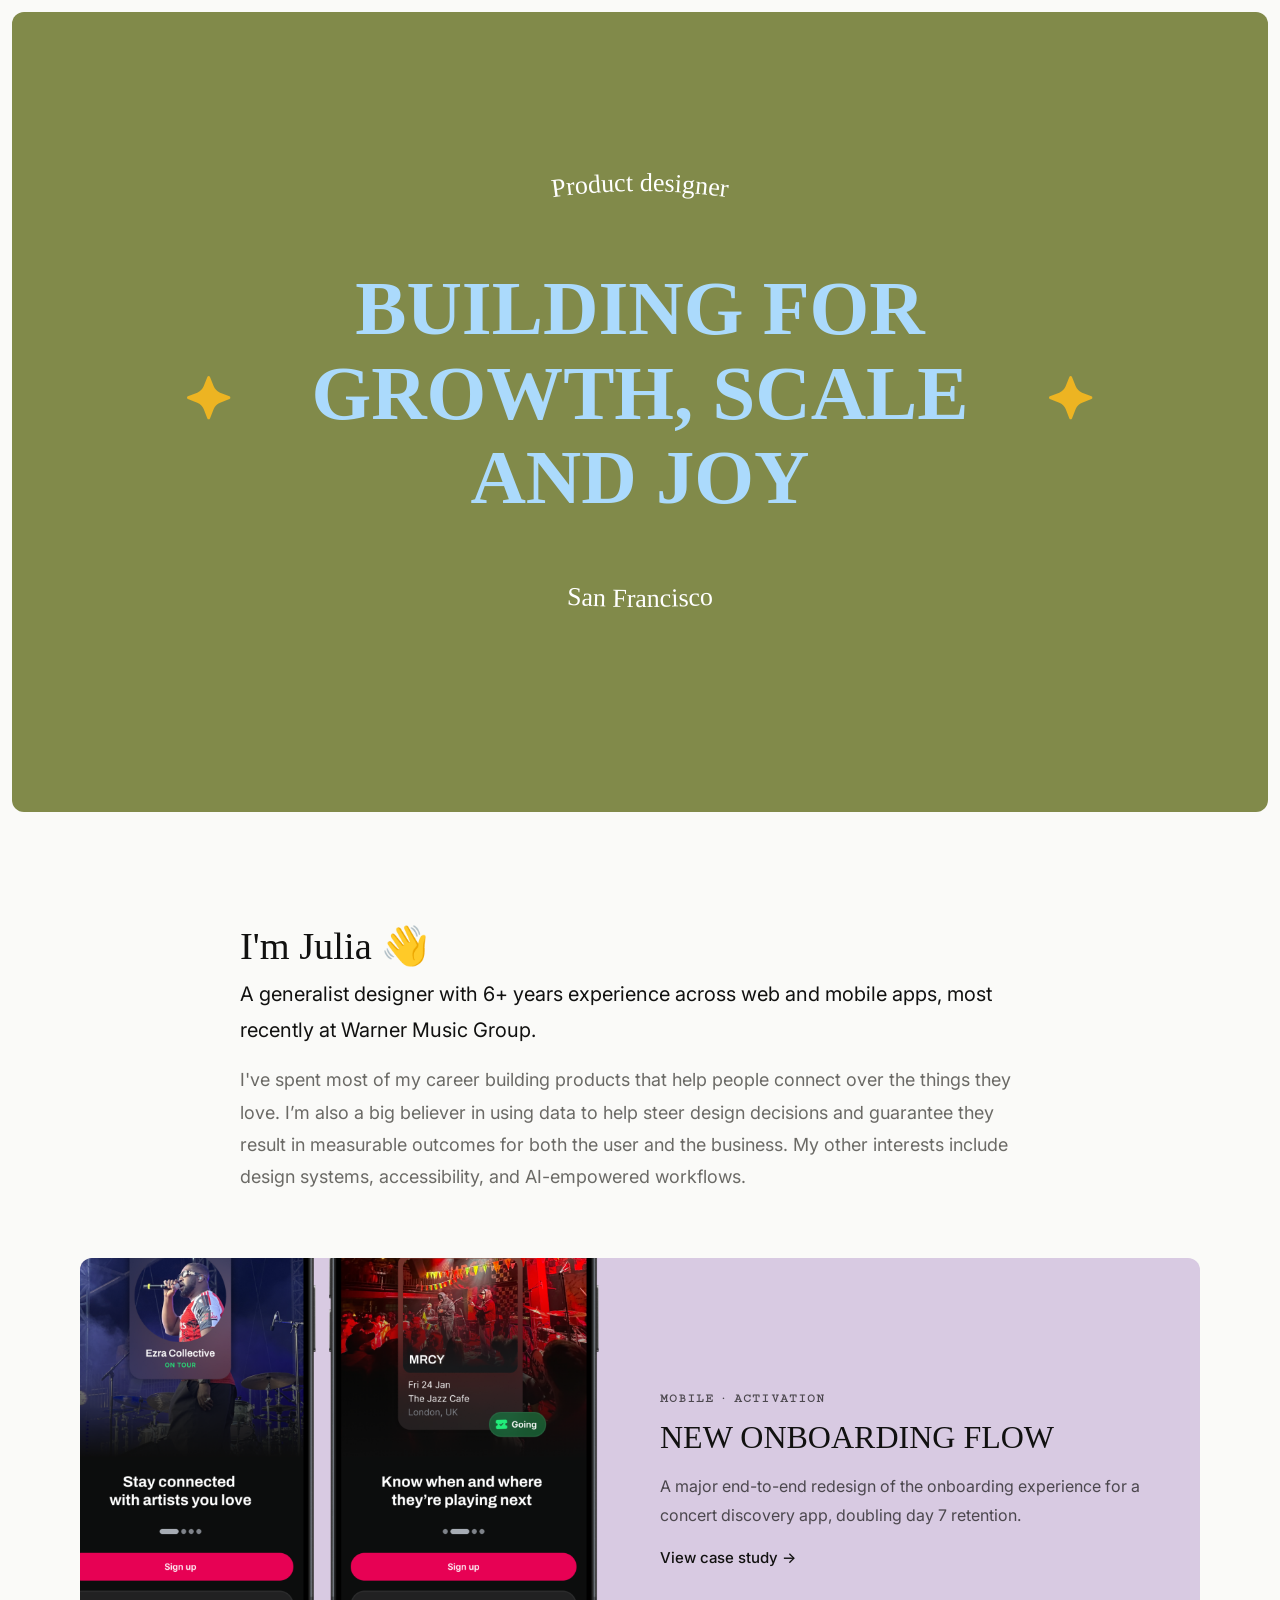
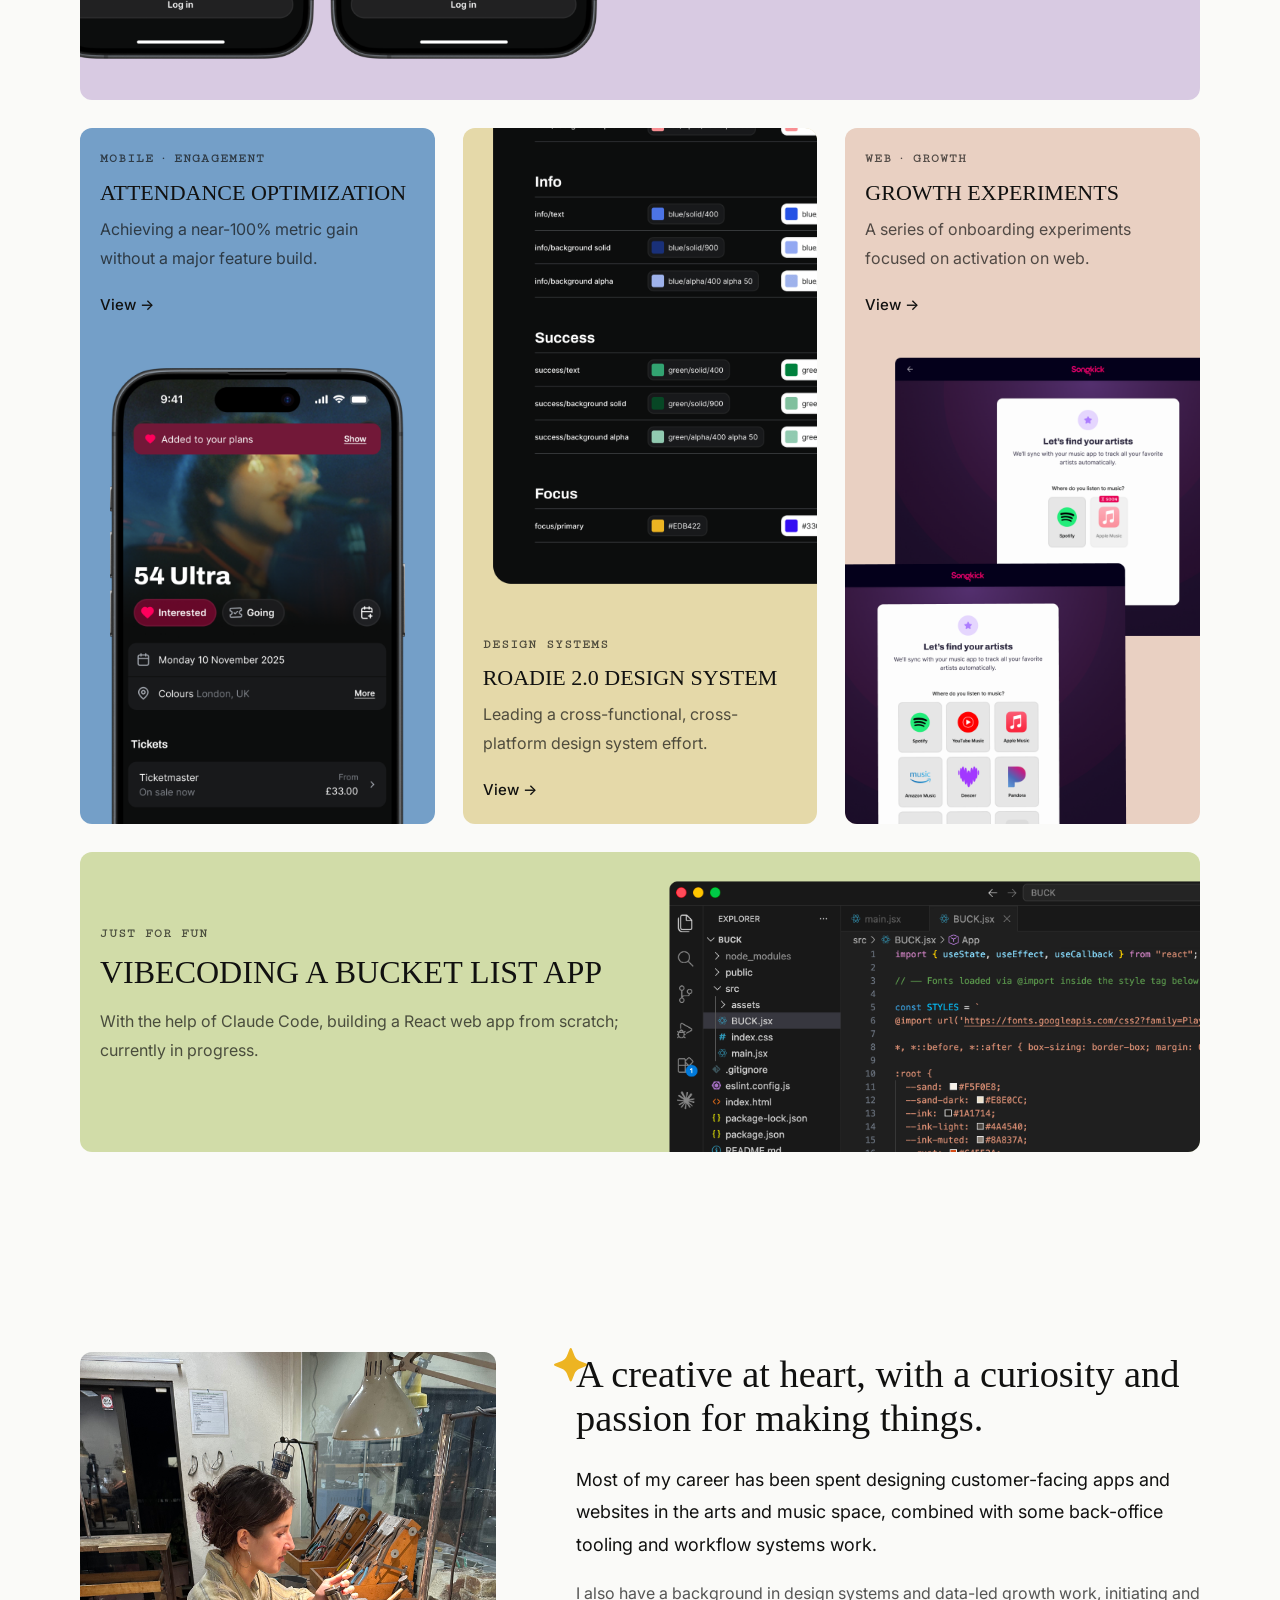
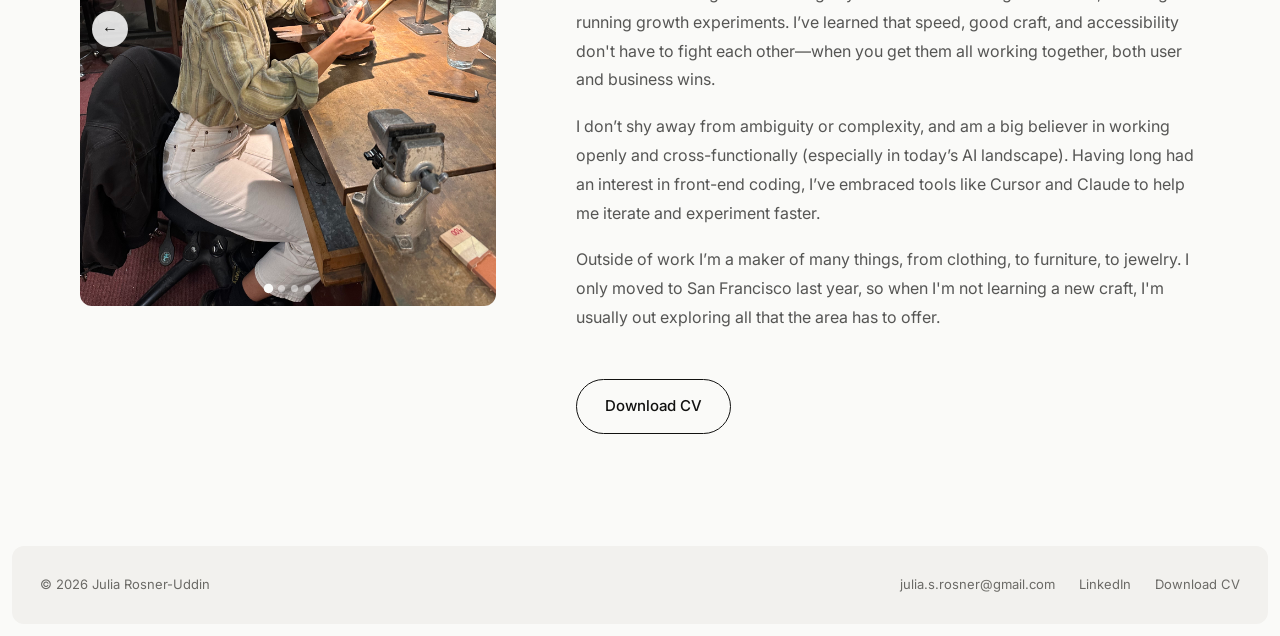
==== commit 1636d832: "Final ish changes" ====
--- a/index.html
+++ b/index.html
@@ -52,7 +52,7 @@
 
         <div class="card card--first cs-header--purple">
           <div class="card-image">
-            <img src="images/card_onboarding.png" alt="New Onboarding Flow" onerror="this.style.display='none'" />
+            <img src="images/card_onboarding.png" alt="" onerror="this.style.display='none'" />
           </div>
           <div class="project-info">
             <span class="tag">Mobile · Activation</span>
@@ -70,13 +70,13 @@
             <a href="project2.html" class="link-arrow">View →</a>
           </div>
           <div class="card-image">
-            <img src="images/card_attendance.png" alt="Attendance Optimization" onerror="this.style.display='none'" />
+            <img src="images/card_attendance.png" alt="" onerror="this.style.display='none'" />
           </div>
         </div>
 
         <div class="card cs-header--yellow">
           <div class="card-image">
-            <img src="images/card_roadie.png" alt="Roadie 2.0 Design System" onerror="this.style.display='none'" />
+            <img src="images/card_roadie.png" alt="" onerror="this.style.display='none'" />
           </div>
           <div class="project-info">
             <span class="tag">Design Systems</span>
@@ -94,18 +94,18 @@
             <a href="project4.html" class="link-arrow">View →</a>
           </div>
           <div class="card-image">
-            <img src="images/card_growth-experiments.png" alt="Growth Experiments" onerror="this.style.display='none'" />
+            <img src="images/card_growth-experiments.png" alt="" onerror="this.style.display='none'" />
           </div>
         </div>
 
-        <div class="card card--wide cs-header--sage">
+        <div class="card card--wide card--static cs-header--sage">
           <div class="project-info">
             <span class="tag">Just for fun</span>
             <h3>Vibecoding a bucket list app</h3>
             <p class="p-sm">With the help of Claude Code, building a React web app from scratch; currently in progress.</p>
           </div>
           <div class="card-image">
-            <img src="images/card_buck.png" alt="Weekend Bucket List App" onerror="this.style.display='none'" />
+            <img src="images/card_buck.png" alt="" onerror="this.style.display='none'" />
           </div>
         </div>
 
--- a/style.css
+++ b/style.css
@@ -393,7 +393,7 @@
   flex-direction: column;
 }
 
-.card:hover {
+.card:not(.card--static):hover {
   transform: translateY(-4px);
   box-shadow: 0 12px 40px rgba(0,0,0,0.08);
 }
@@ -433,7 +433,7 @@
   transition: transform 0.4s;
 }
 
-.card:hover .card-image img {
+.card:not(.card--static):hover .card-image img {
   transform: scale(1.05);
 }
 
@@ -587,14 +587,13 @@
 footer {
   background: var(--grey-light);
   color: var(--grey-text);
-  padding: 28px 40px;
+  padding: 28px 28px;
   font-size: 13px;
   margin: 12px;
   border-radius: var(--radius);
 }
 
 .footer-inner {
-  max-width: var(--max-width);
   margin: 0 auto;
   display: flex;
   align-items: center;
@@ -708,4 +707,8 @@
   .card--first .card-image img {
     object-position: bottom;
   }
-}
+
+  .about-grid {
+    padding: 0;
+  }
+}
--- a/case-study.css
+++ b/case-study.css
@@ -147,6 +147,7 @@
   font-size: 13px;
   color: var(--grey-text);
   background: var(--grey-light);
+    max-width: 100ch !important;
 }
 
 /* ===========================
@@ -254,6 +255,10 @@
   position: relative;
 }
 
+.cs-image-no-bg {
+  background: none !important;
+}
+
 .cs-image-full img {
   width: 120%;
   display: block;
@@ -299,14 +304,50 @@
    KPI TABLE
 =========================== */
 
+.cs-table-outer {
+  position: relative;
+  margin-bottom: 72px;
+}
+
+.cs-table-outer::after {
+  content: '';
+  position: absolute;
+  top: 0;
+  right: 0;
+  width: 80px;
+  height: 100%;
+  background: linear-gradient(to right, transparent, #FAFAF8);
+  pointer-events: none;
+  transition: opacity 0.3s;
+  z-index: 1;
+}
+
+.cs-table-outer.is-scrolled-end::after {
+  opacity: 0;
+}
+
+.cs-table-outer--fade-bottom::after {
+  width: 100%;
+  height: 100px;
+  top: auto;
+  bottom: 0;
+  background: linear-gradient(to bottom, transparent, #FAFAF8);
+  opacity: 1 !important;
+}
+
+.cs-table tbody tr.cs-row--faded td {
+  color: var(--grey-mid);
+}
+
 .cs-table-wrap {
-  margin-bottom: 72px;
   border: 1px solid var(--grey-mid);
-  overflow: hidden;
+  overflow-x: auto;
+  -webkit-overflow-scrolling: touch;
 }
 
 .cs-table {
   width: 100%;
+  min-width: 600px;
   border-collapse: collapse;
   font-size: 15px;
 }
@@ -348,15 +389,21 @@
   vertical-align: middle;
 }
 
-.cs-badge--up {
+.cs-badge--positive {
   background: #C3FF37;
   color: var(--black);
 }
 
-.cs-badge--down {
-  background: #C3FF37;
-  color: var(--black);
-}
+.cs-badge--negative {
+  background: #F4A27A;
+  color: var(--black);
+}
+
+.cs-badge--neutral {
+  background: #D0CEC9;
+  color: var(--black);
+}
+
 
 /* ===========================
    STATS
@@ -554,6 +601,41 @@
 }
 
 /* ===========================
+   IMAGE CAROUSEL
+=========================== */
+
+.cs-img-carousel {
+  position: relative;
+  margin-bottom: 72px;
+  border-radius: var(--radius);
+  overflow: hidden;
+}
+
+.cs-img-carousel-track {
+  display: flex;
+  transition: transform 0.4s ease;
+}
+
+.cs-img-carousel-slide {
+  flex: 0 0 100%;
+  min-width: 0;
+    background: var(--orange);
+}
+
+.cs-img-carousel-slide img {
+  width: 100%;
+  display: block;
+}
+
+.cs-img-carousel .carousel-btn {
+  top: 50%;
+}
+
+.cs-img-carousel .carousel-dots {
+  bottom: 12px; 
+}
+
+/* ===========================
    PASSWORD GATE
 =========================== */
 
@@ -627,65 +709,79 @@
    RESPONSIVE
 =========================== */
 
+
+@media (max-width: 900px) {
+  .cs-hero-layout {
+    grid-template-columns: 1fr;
+  }
+
+  .cs-hero-layout .cs-header {
+    order: 0;
+    border-bottom: 1px solid var(--grey-light);
+  }
+
+  .cs-hero-layout .cs-hero-image {
+    order: 1;
+    aspect-ratio: 16/7;
+  }
+
+  .cs-section {
+    padding: 0;
+    margin: 0 20px;
+    margin-bottom: 72px;
+  }
+
+  .cs-container {
+    padding: 0 20px;
+  }
+
+  .cs-header {
+    padding: 48px 0 40px;
+  }
+
+  .cs-meta {
+    gap: 28px;
+  }
+
+  .cs-image-grid {
+    grid-template-columns: 1fr;
+  }
+
+  .cs-stats {
+    gap: 32px;
+    padding: 28px;
+  }
+
+  .cs-before-after {
+    grid-template-columns: 1fr;
+  }
+
+  .cs-after {
+    border-left: none;
+    border-top: 1px solid var(--grey-mid);
+  }
+
+  .cs-three-col {
+    grid-template-columns: 1fr;
+  }
+}
+
 @media (max-width: 600px) {
   .cs-note-row {
     flex-direction: column;
     align-items: flex-start;
   }
-}
-
-@media (max-width: 900px) {
-  .cs-hero-layout {
+
+  .cs-section {
+    margin: 0;
+    margin-bottom: 72px;
+  }
+
+  .cs-nav-projects {
     grid-template-columns: 1fr;
   }
 
-  .cs-hero-layout .cs-header {
-    order: 0;
-    border-bottom: 1px solid var(--grey-light);
-  }
-
-  .cs-hero-layout .cs-hero-image {
-    order: 1;
-    aspect-ratio: 16/7;
-  }
-
-  .cs-section {
-    padding: 0;
-    margin: 0 20px;
-    margin-bottom: 72px;
-  }
-
-  .cs-container {
-    padding: 0 20px;
-  }
-
-  .cs-header {
-    padding: 48px 0 40px;
-  }
-
-  .cs-meta {
-    gap: 28px;
-  }
-
-  .cs-image-grid {
-    grid-template-columns: 1fr;
-  }
-
-  .cs-stats {
-    gap: 32px;
-    padding: 28px;
-  }
-
-  .cs-before-after {
-    grid-template-columns: 1fr;
-  }
-
-  .cs-after {
-    border-left: none;
-    border-top: 1px solid var(--grey-mid);
-  }
-
-  .cs-three-col {
-    grid-template-columns: 1fr;
-  }
-}
+  .cs-nav-card--right {
+    text-align: left;
+  }
+}
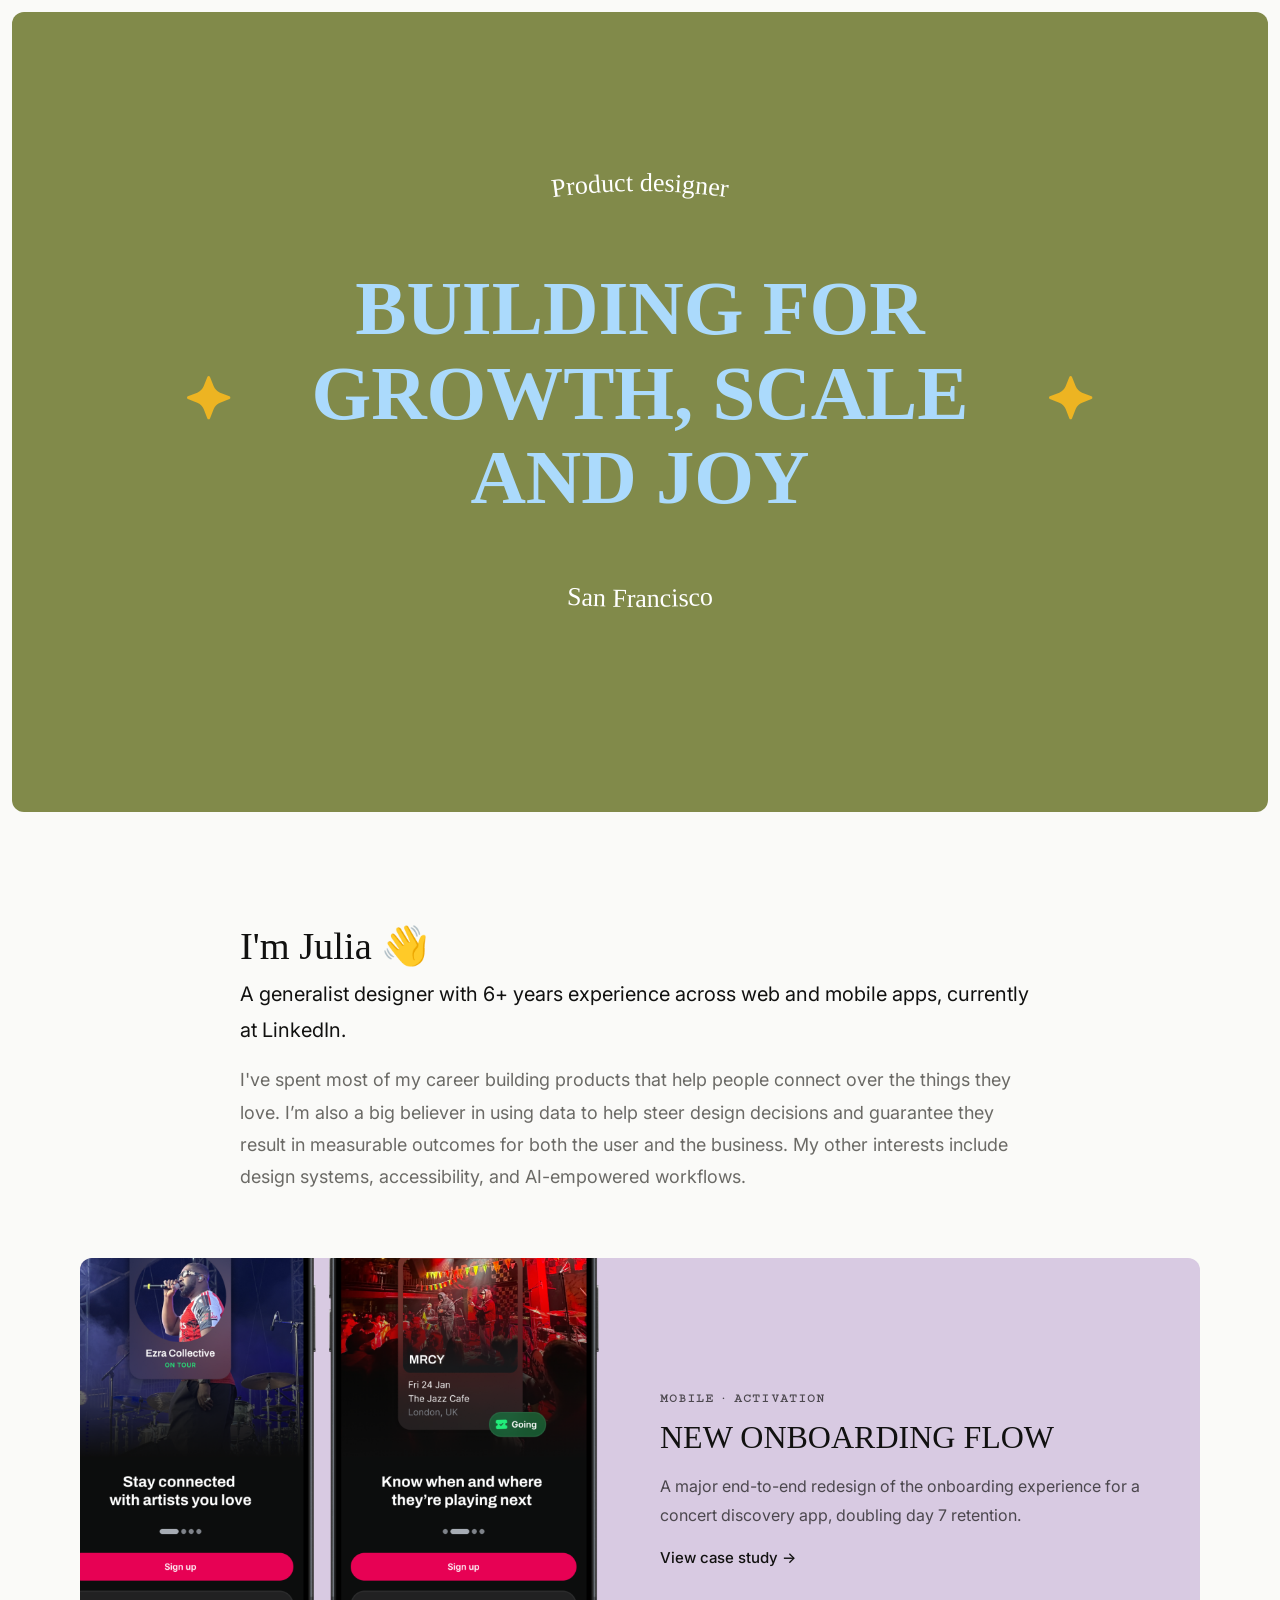
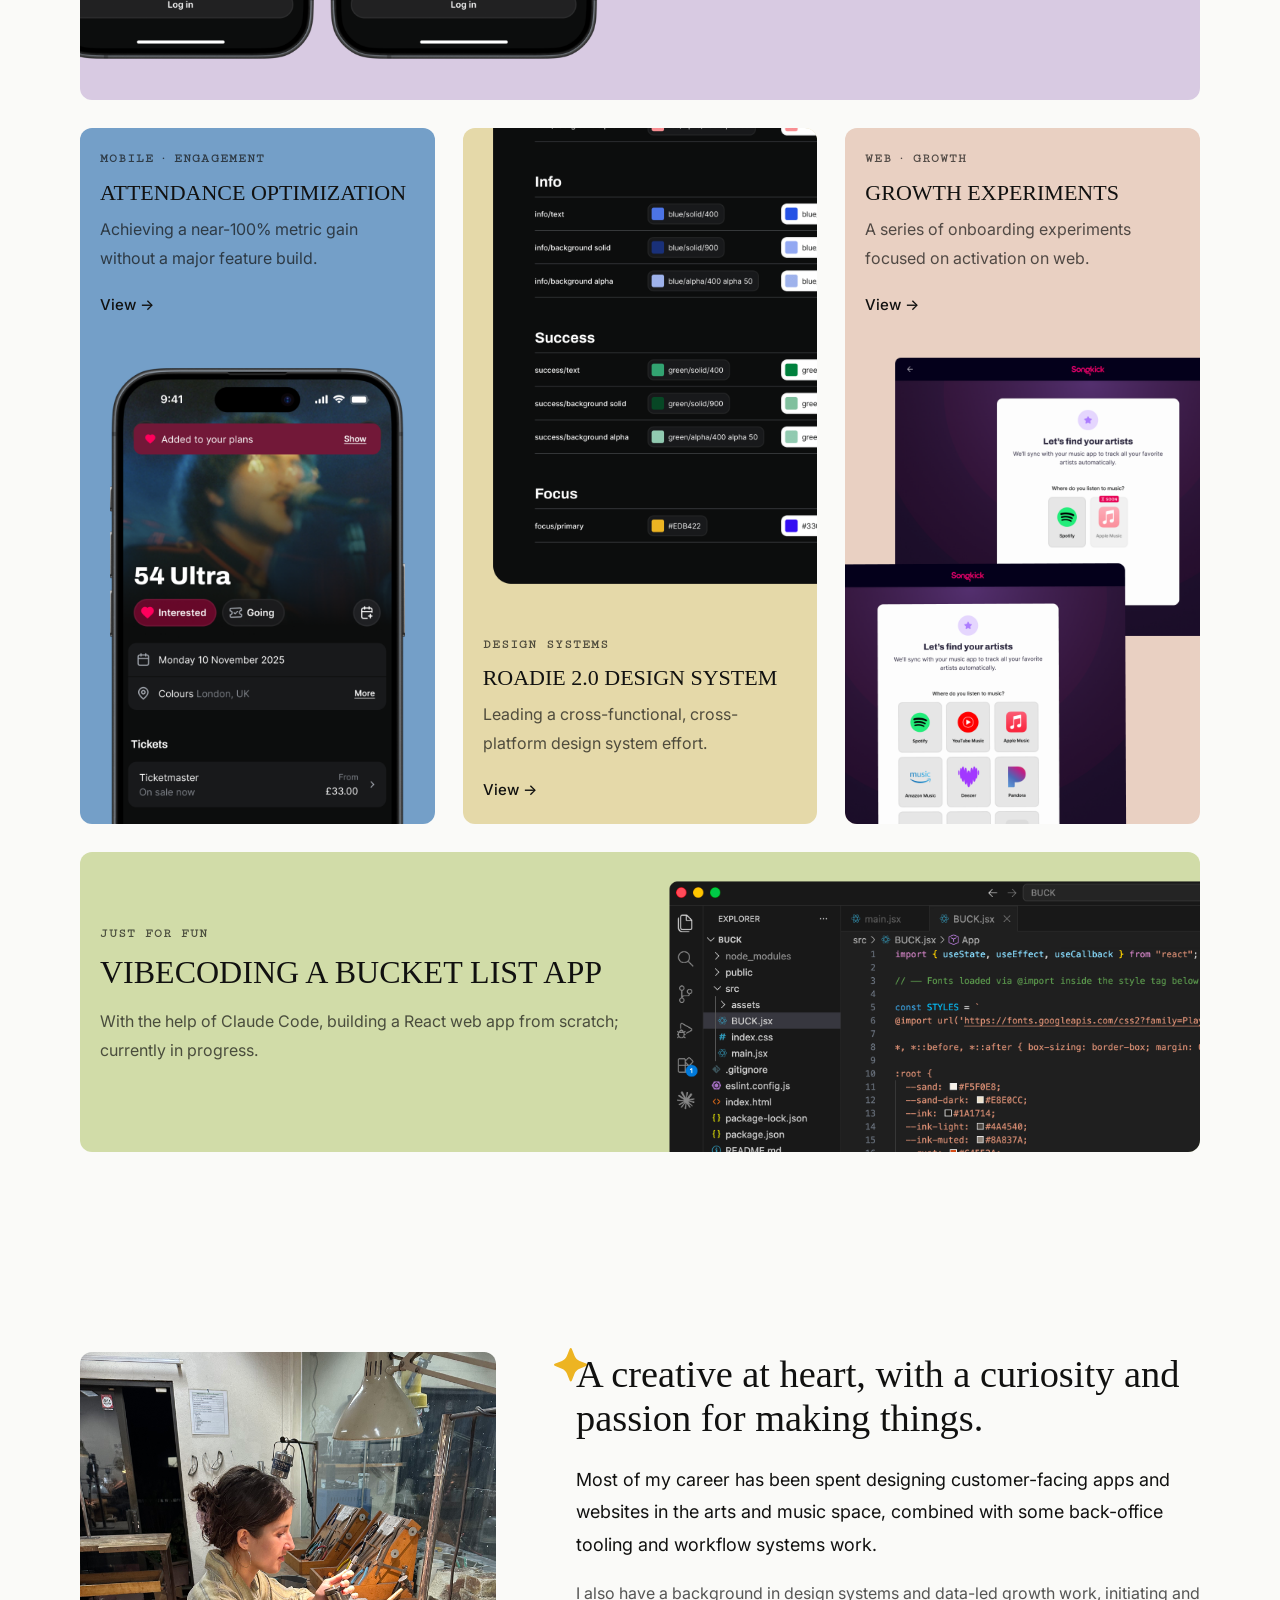
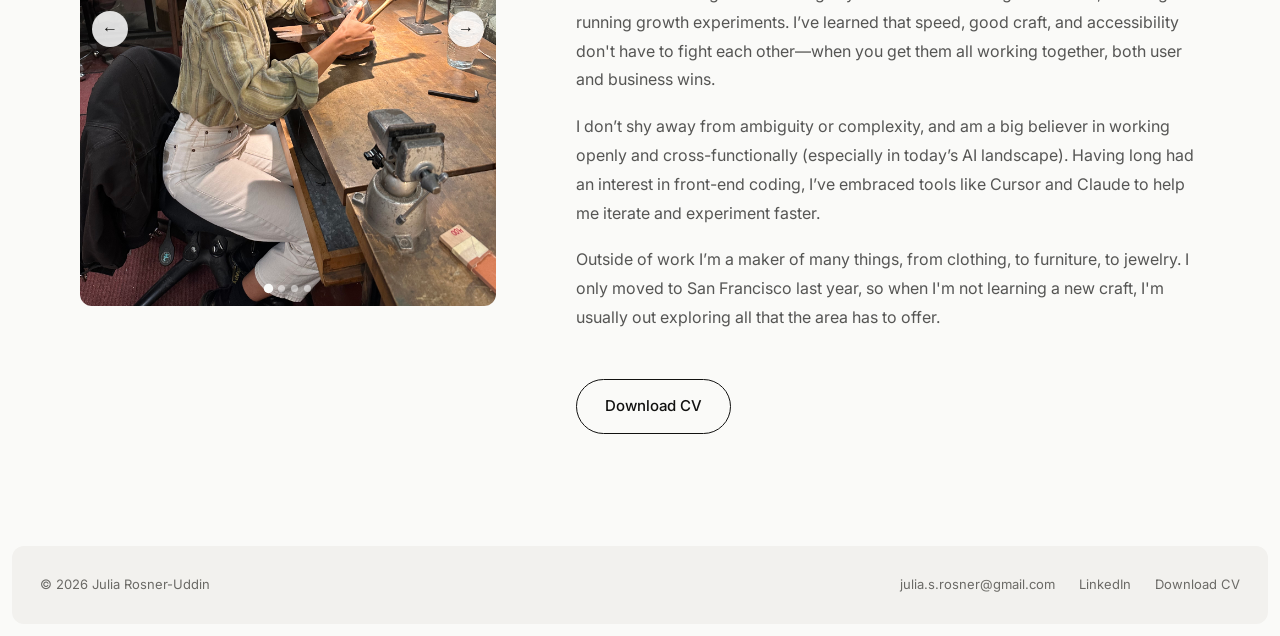
==== commit 959f5ac9: "update" ====
--- a/index.html
+++ b/index.html
@@ -44,7 +44,7 @@
   <section id="work" class="section container">
     <div class="text-container">
       <h2>I'm Julia 👋</h2>
-      <p class="intro-lead p-lg">A generalist designer with 6+ years experience across web and mobile apps, most recently at Warner Music Group.</p>
+      <p class="intro-lead p-lg">A generalist designer with 6+ years experience across web and mobile apps, currently at LinkedIn.</p>
       <p class="intro-body p-base">I've spent most of my career building products that help people connect over the things they love. I’m also a big believer in using data to help steer design decisions and guarantee they result in measurable outcomes for both the user and the business. My other interests include design systems, accessibility, and AI-empowered workflows.</p>
       </div>
 
@@ -170,6 +170,7 @@
   </footer>
 
   <script src="script.js"></script>
+  <script src="https://t.contentsquare.net/uxa/3d5fb611e680e.js"></script>
 
 </body>
 </html>
